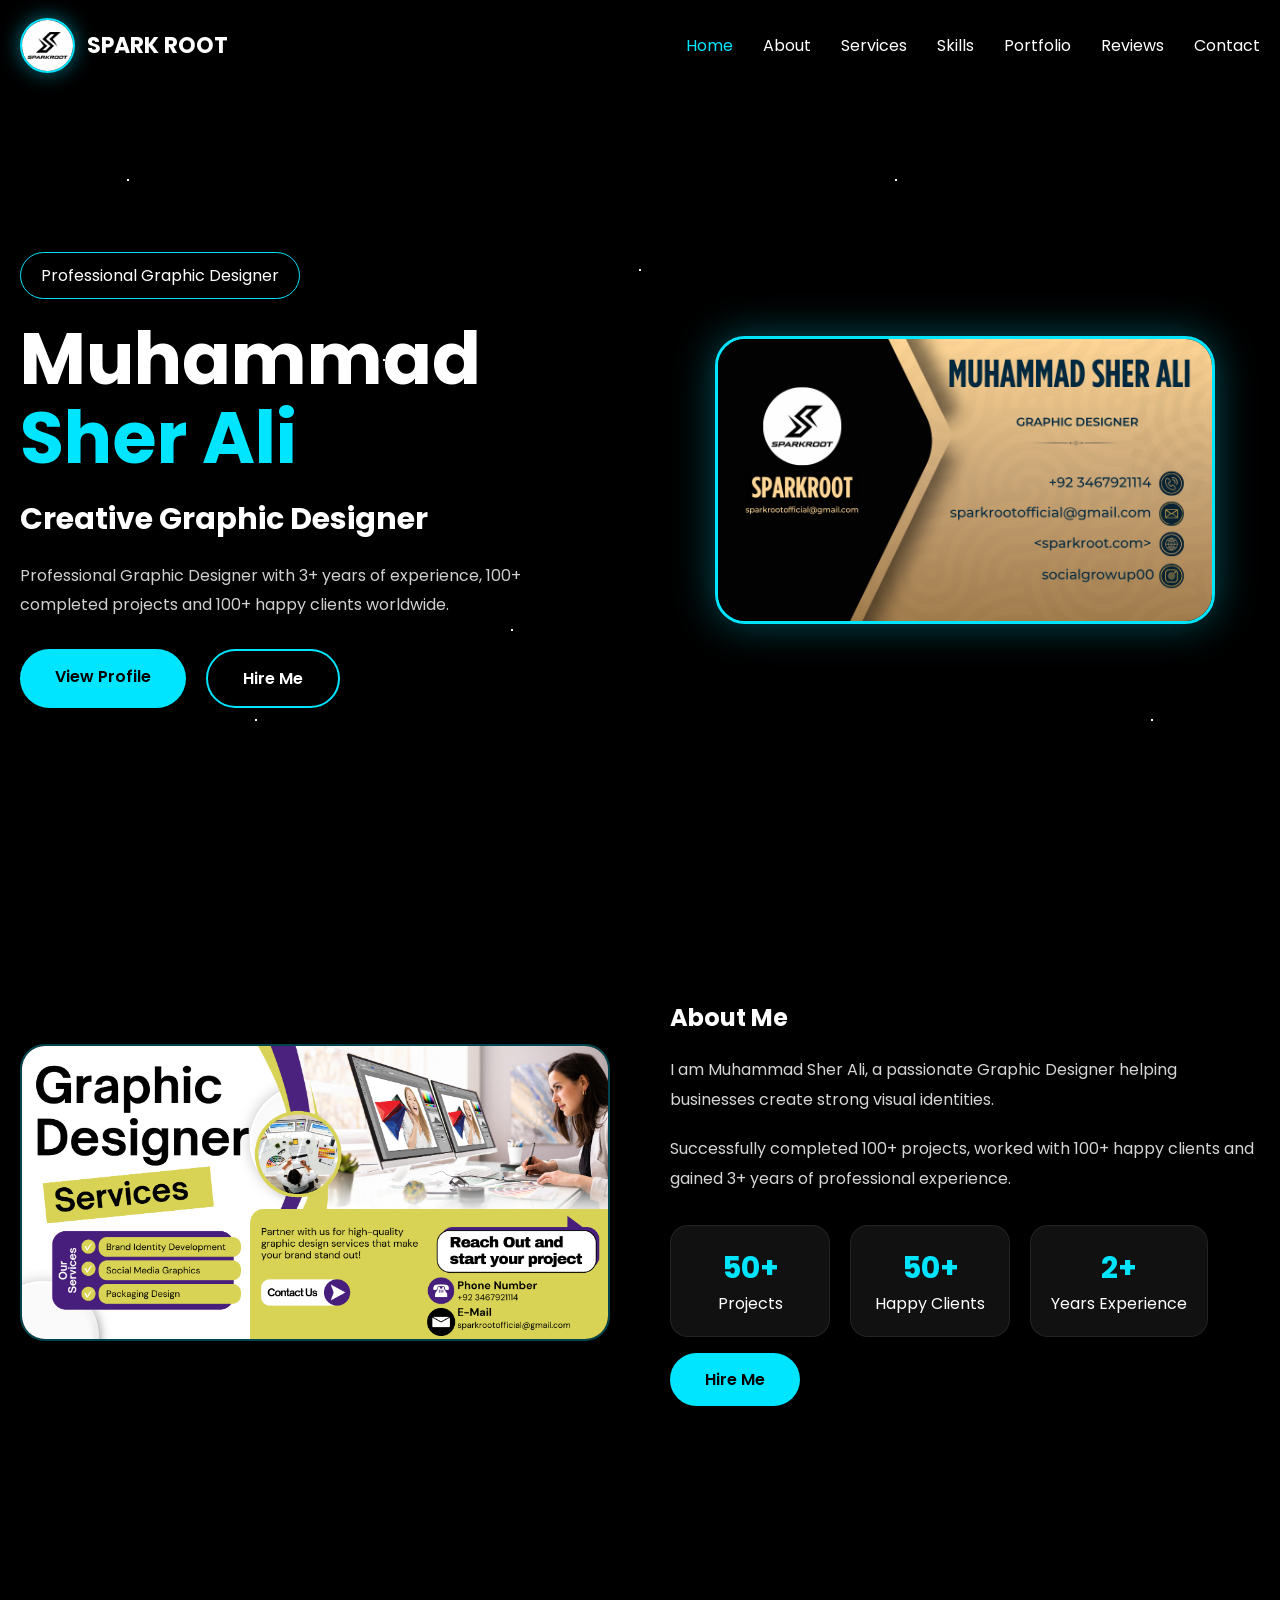
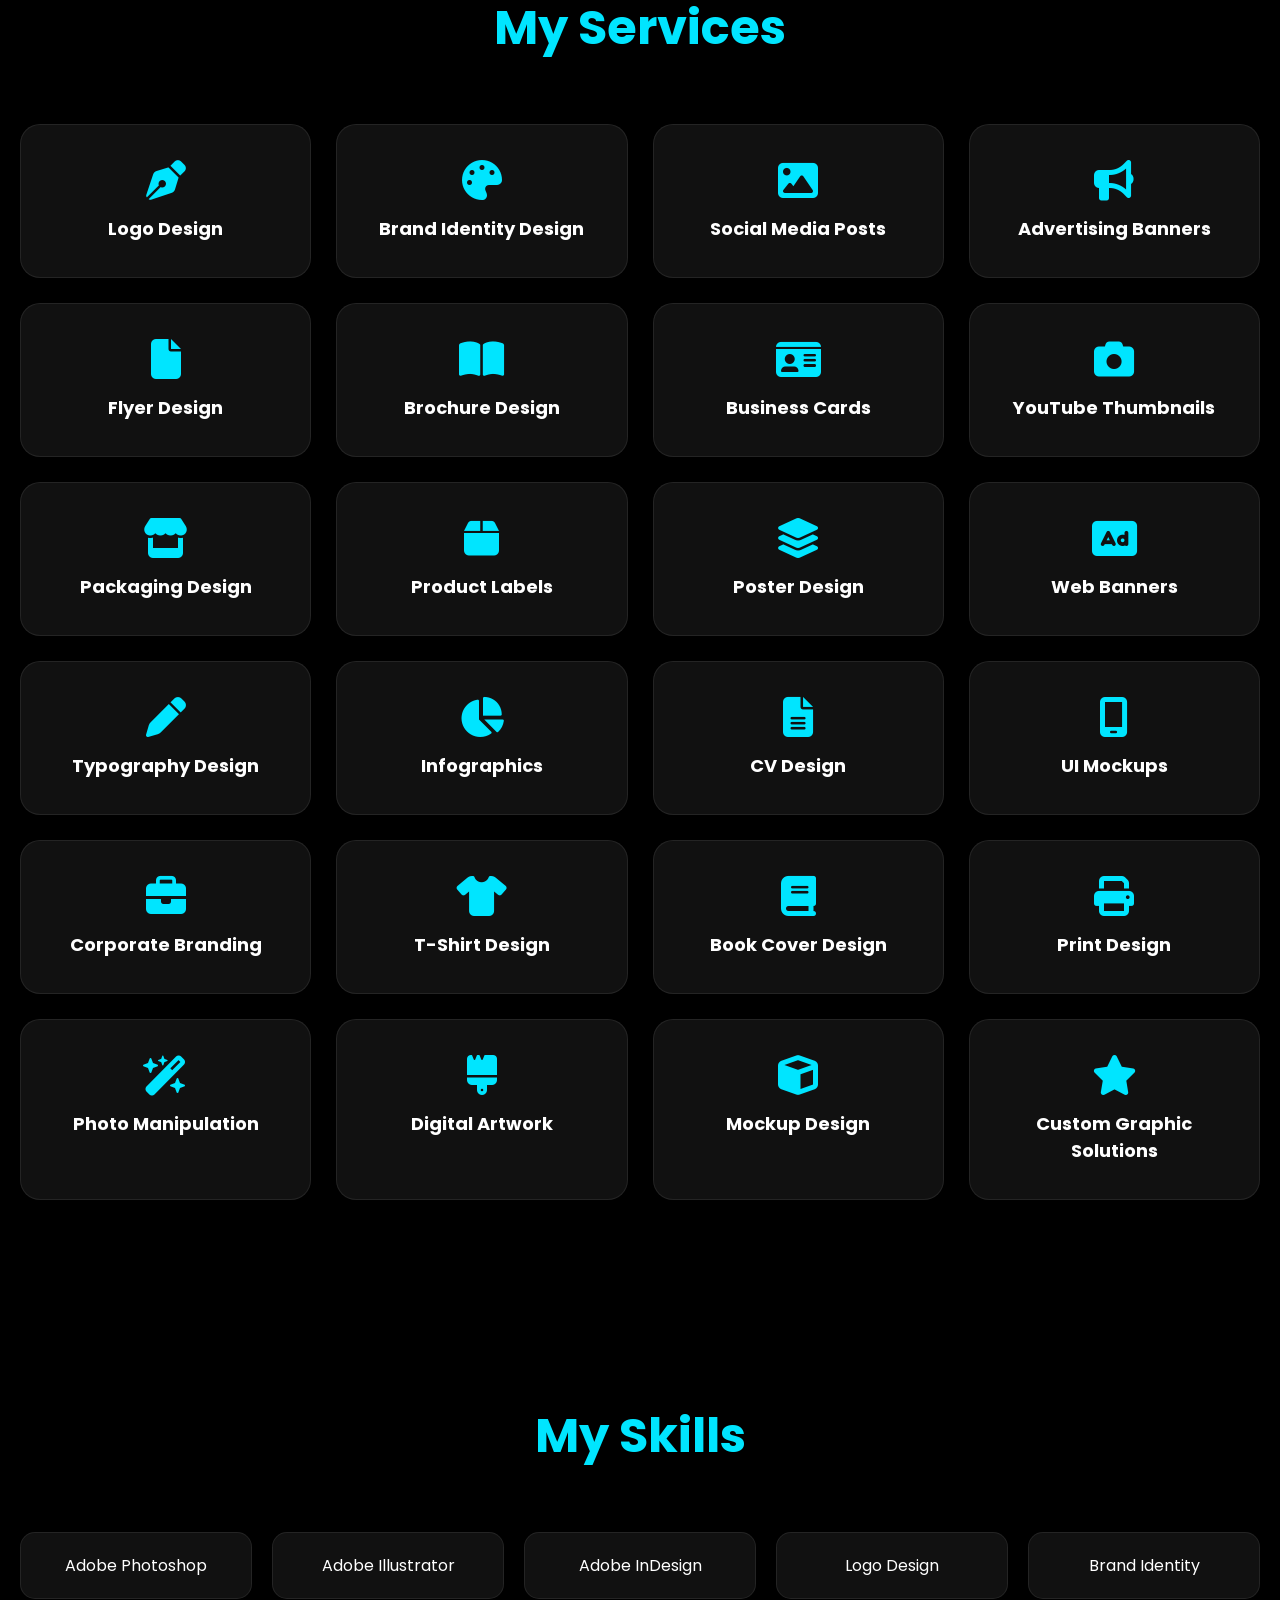
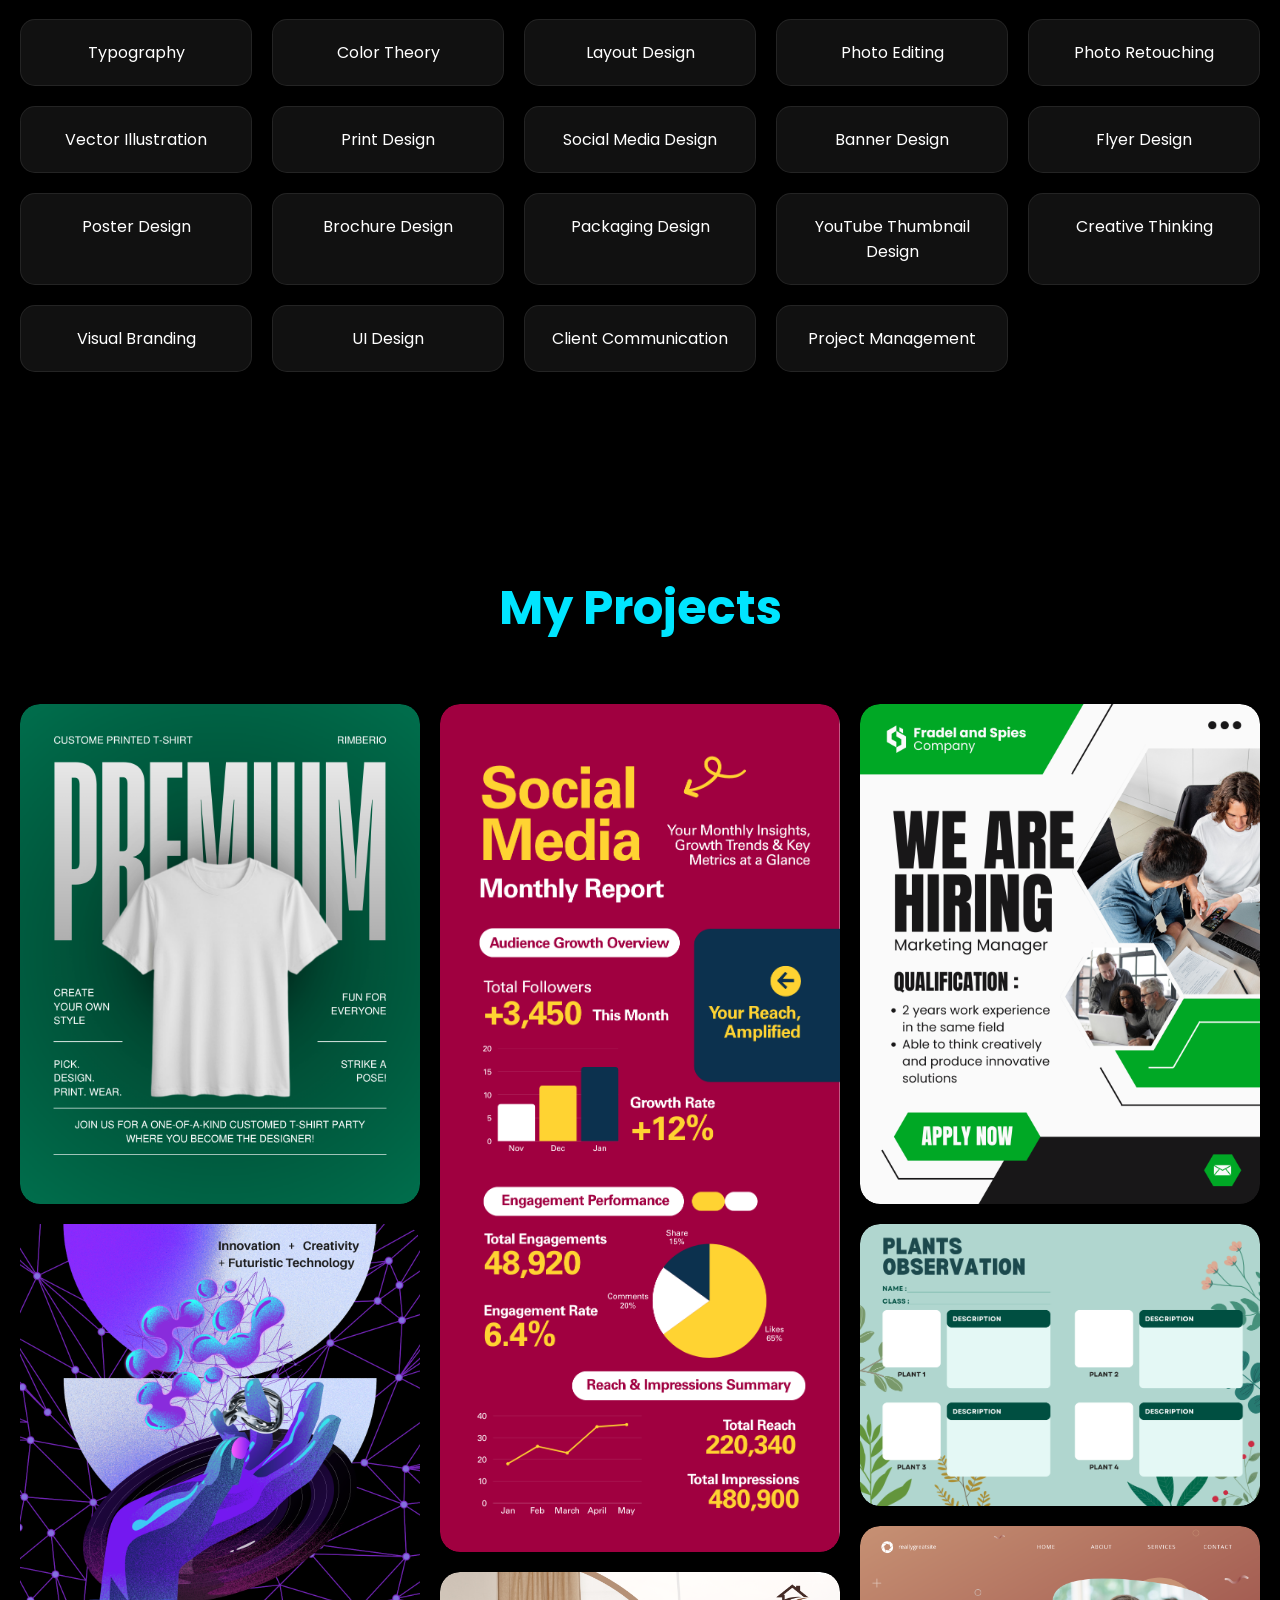
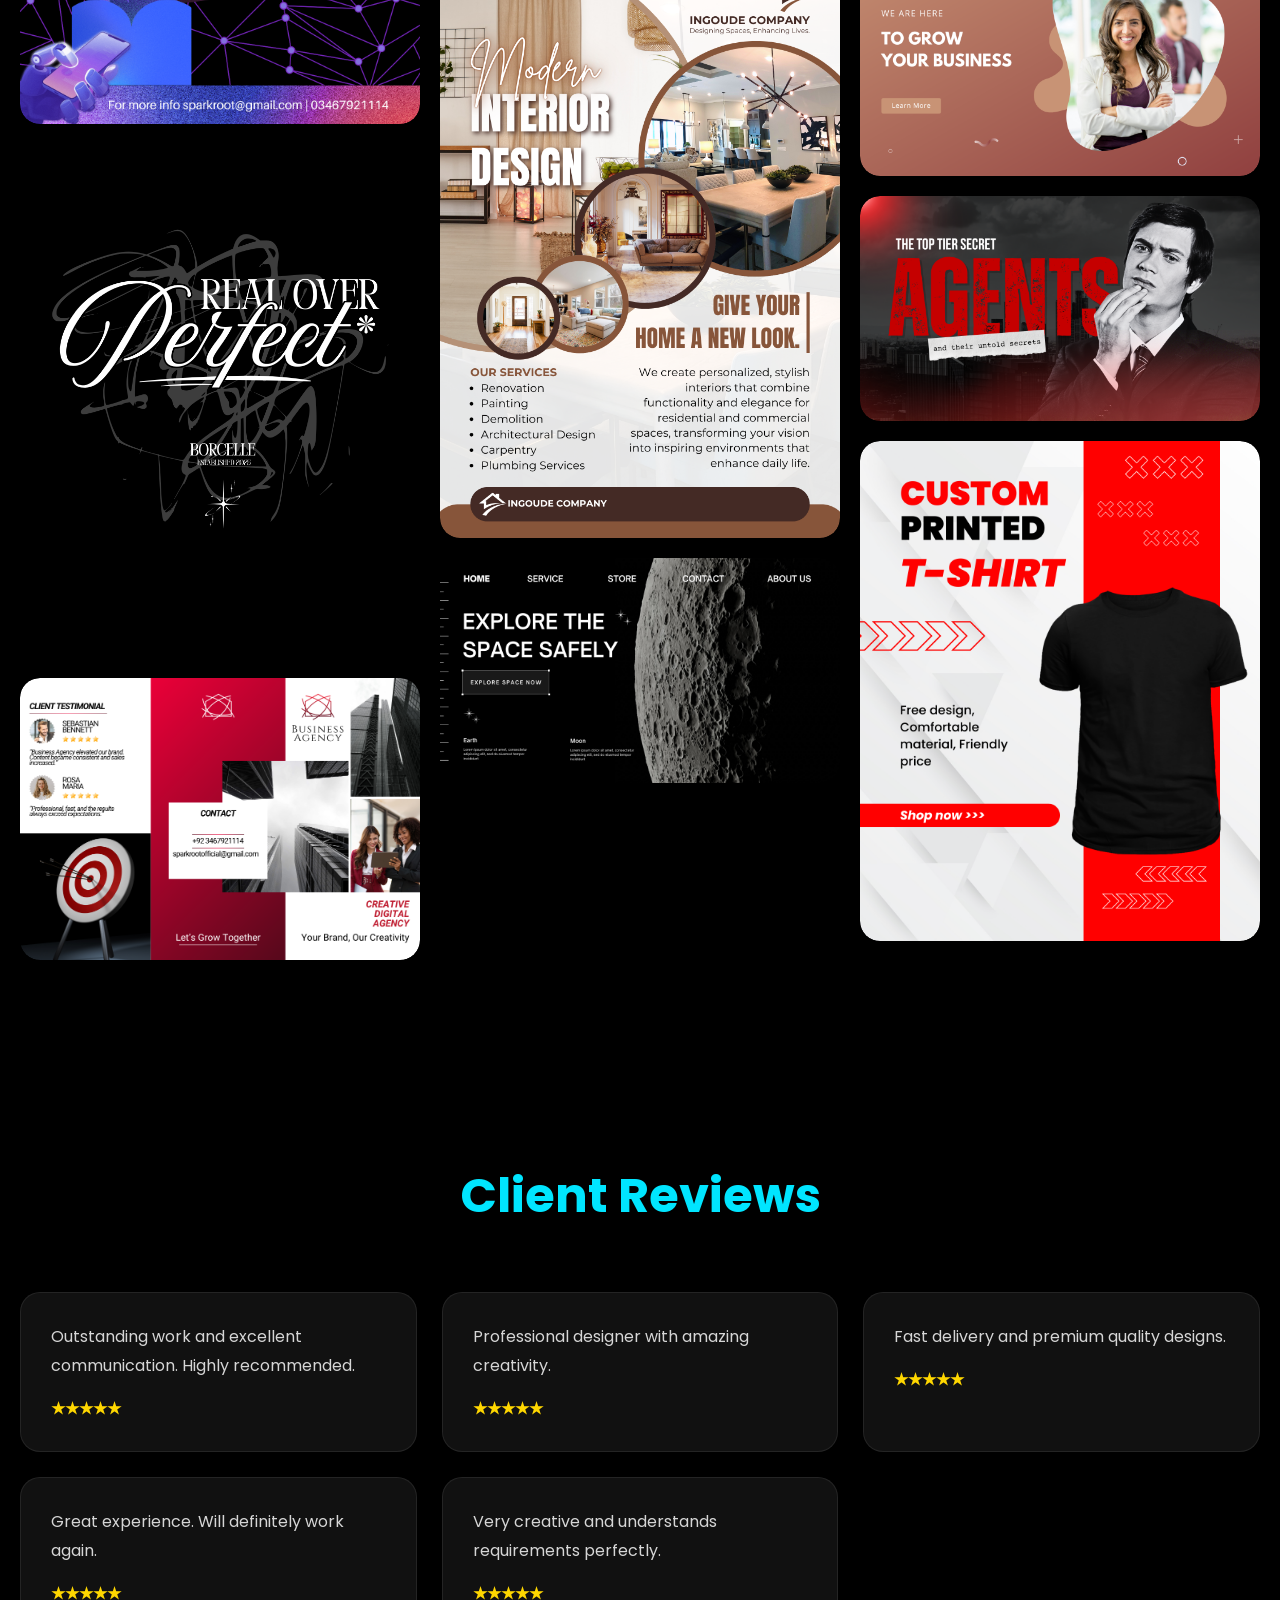
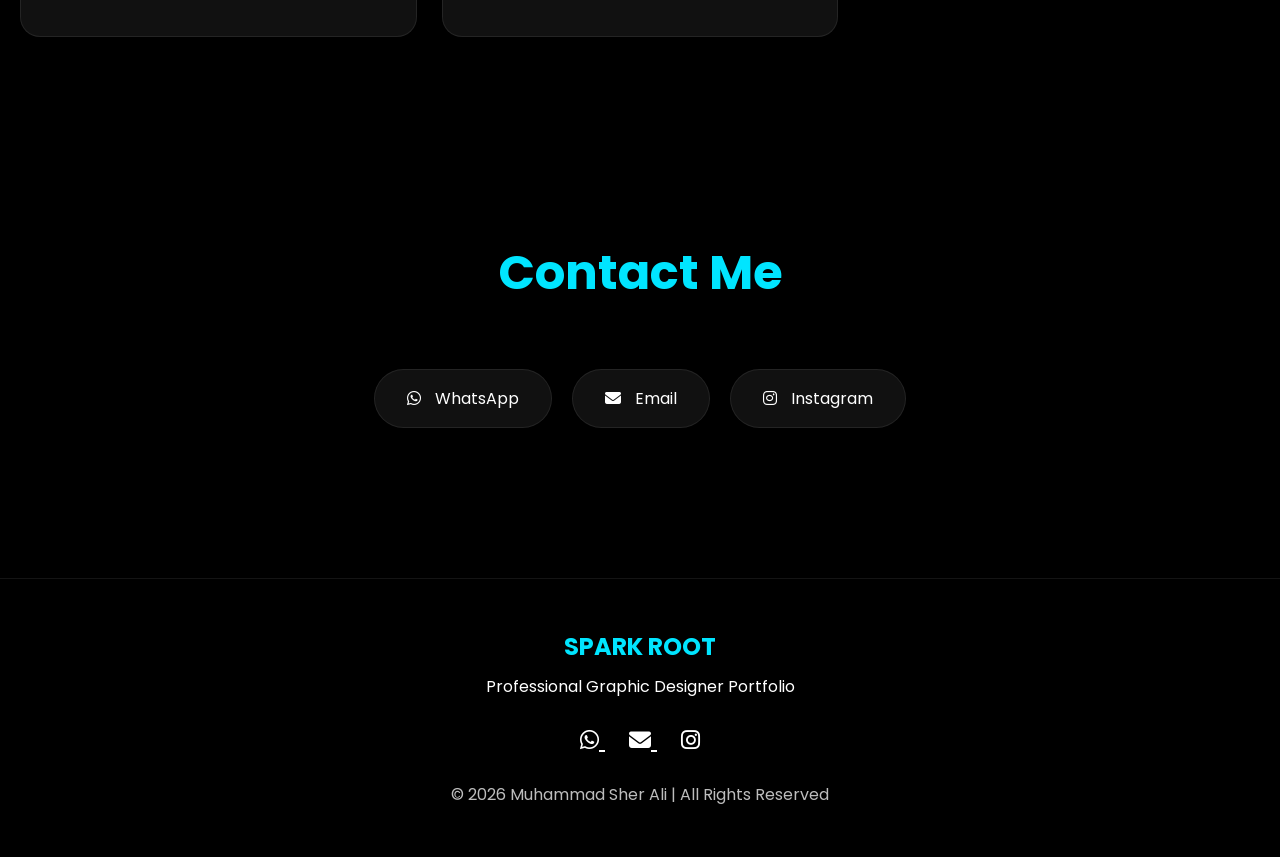
==== index.html @ 846d843a "Rename indux.html to index.html" ====
<!DOCTYPE html>
<html lang="en">
<head>
    <meta charset="UTF-8">
    <meta name="viewport" content="width=device-width, initial-scale=1.0">
    <title>Muhammad Sher Ali | Graphic Designer</title>

    <link rel="stylesheet" href="style.css">

    <link rel="stylesheet"
    href="https://cdnjs.cloudflare.com/ajax/libs/font-awesome/6.5.2/css/all.min.css">

    <link href="https://fonts.googleapis.com/css2?family=Poppins:wght@300;400;500;600;700;800&display=swap"
    rel="stylesheet">
</head>

<body>

<!-- Galaxy Background -->
<div class="stars"></div>

<!-- Navbar -->
<header>
    <nav class="navbar">

        <div class="logo-area">
            <img src="WhatsApp Image 2026-06-04 at 4.24.36 AM.jpeg" alt="Spark Root Logo" class="logo">
            <h2>SPARK ROOT</h2>
        </div>

        <ul class="nav-links">
            <li><a href="#home">Home</a></li>
            <li><a href="#about">About</a></li>
            <li><a href="#services">Services</a></li>
            <li><a href="#skills">Skills</a></li>
            <li><a href="#portfolio">Portfolio</a></li>
            <li><a href="#reviews">Reviews</a></li>
            <li><a href="#contact">Contact</a></li>
        </ul>

        <div class="menu-btn">
            <i class="fas fa-bars"></i>
        </div>

    </nav>
</header>

<!-- Hero Section -->

<section class="hero" id="home">

    <div class="hero-content">

        <span class="tag">
            Professional Graphic Designer
        </span>

        <h1>
            Muhammad <span>Sher Ali</span>
        </h1>

        <h3 class="typing-text">
            Creative Graphic Designer
        </h3>

        <p>
            Professional Graphic Designer with 3+ years of experience,
            100+ completed projects and 100+ happy clients worldwide.
        </p>

        <div class="hero-buttons">

            <a href="#about" class="btn">
                View Profile
            </a>

            <a href="https://wa.me/923467921114"
               class="btn btn2"
               target="_blank">
                Hire Me
            </a>

        </div>

    </div>

    <div class="hero-image mouse-follow">

        <img src="card sparkroot.png"
        alt="Muhammad Sher Ali">

    </div>

</section>

<!-- About Section -->

<section class="about section" id="about">

    <div class="about-image mouse-follow">

        <img src="banner 2.png"
        alt="About Me">

    </div>

    <div class="about-content">

        <h2>About Me</h2>

        <p>
            I am Muhammad Sher Ali, a passionate Graphic Designer
            helping businesses create strong visual identities.
        </p>

        <p>
            Successfully completed 100+ projects,
            worked with 100+ happy clients and gained
            3+ years of professional experience.
        </p>

        <div class="stats">

            <div class="stat-box">
                <h3>100+</h3>
                <span>Projects</span>
            </div>

            <div class="stat-box">
                <h3>100+</h3>
                <span>Happy Clients</span>
            </div>

            <div class="stat-box">
                <h3>3+</h3>
                <span>Years Experience</span>
            </div>

        </div>

        <a href="https://wa.me/923467921114"
           class="btn"
           target="_blank">
            Hire Me
        </a>

    </div>

</section><!-- Services Section -->

<section class="services section" id="services">

    <h2 class="section-title">
        My Services
    </h2>

    <div class="services-grid">

        <div class="service-card"><i class="fas fa-pen-nib"></i><h3>Logo Design</h3></div>

        <div class="service-card"><i class="fas fa-palette"></i><h3>Brand Identity Design</h3></div>

        <div class="service-card"><i class="fas fa-image"></i><h3>Social Media Posts</h3></div>

        <div class="service-card"><i class="fas fa-bullhorn"></i><h3>Advertising Banners</h3></div>

        <div class="service-card"><i class="fas fa-file"></i><h3>Flyer Design</h3></div>

        <div class="service-card"><i class="fas fa-book-open"></i><h3>Brochure Design</h3></div>

        <div class="service-card"><i class="fas fa-id-card"></i><h3>Business Cards</h3></div>

        <div class="service-card"><i class="fas fa-camera"></i><h3>YouTube Thumbnails</h3></div>

        <div class="service-card"><i class="fas fa-store"></i><h3>Packaging Design</h3></div>

        <div class="service-card"><i class="fas fa-box"></i><h3>Product Labels</h3></div>

        <div class="service-card"><i class="fas fa-layer-group"></i><h3>Poster Design</h3></div>

        <div class="service-card"><i class="fas fa-rectangle-ad"></i><h3>Web Banners</h3></div>

        <div class="service-card"><i class="fas fa-pen"></i><h3>Typography Design</h3></div>

        <div class="service-card"><i class="fas fa-chart-pie"></i><h3>Infographics</h3></div>

        <div class="service-card"><i class="fas fa-file-lines"></i><h3>CV Design</h3></div>

        <div class="service-card"><i class="fas fa-mobile-screen"></i><h3>UI Mockups</h3></div>

        <div class="service-card"><i class="fas fa-briefcase"></i><h3>Corporate Branding</h3></div>

        <div class="service-card"><i class="fas fa-tshirt"></i><h3>T-Shirt Design</h3></div>

        <div class="service-card"><i class="fas fa-book"></i><h3>Book Cover Design</h3></div>

        <div class="service-card"><i class="fas fa-print"></i><h3>Print Design</h3></div>

        <div class="service-card"><i class="fas fa-wand-magic-sparkles"></i><h3>Photo Manipulation</h3></div>

        <div class="service-card"><i class="fas fa-brush"></i><h3>Digital Artwork</h3></div>

        <div class="service-card"><i class="fas fa-cube"></i><h3>Mockup Design</h3></div>

        <div class="service-card"><i class="fas fa-star"></i><h3>Custom Graphic Solutions</h3></div>

    </div>

</section>

<!-- Skills Section -->

<section class="skills section" id="skills">

    <h2 class="section-title">
        My Skills
    </h2>

    <div class="skills-grid">

        <div class="skill-card">Adobe Photoshop</div>
        <div class="skill-card">Adobe Illustrator</div>
        <div class="skill-card">Adobe InDesign</div>
        <div class="skill-card">Logo Design</div>
        <div class="skill-card">Brand Identity</div>
        <div class="skill-card">Typography</div>
        <div class="skill-card">Color Theory</div>
        <div class="skill-card">Layout Design</div>
        <div class="skill-card">Photo Editing</div>
        <div class="skill-card">Photo Retouching</div>
        <div class="skill-card">Vector Illustration</div>
        <div class="skill-card">Print Design</div>
        <div class="skill-card">Social Media Design</div>
        <div class="skill-card">Banner Design</div>
        <div class="skill-card">Flyer Design</div>
        <div class="skill-card">Poster Design</div>
        <div class="skill-card">Brochure Design</div>
        <div class="skill-card">Packaging Design</div>
        <div class="skill-card">YouTube Thumbnail Design</div>
        <div class="skill-card">Creative Thinking</div>
        <div class="skill-card">Visual Branding</div>
        <div class="skill-card">UI Design</div>
        <div class="skill-card">Client Communication</div>
        <div class="skill-card">Project Management</div>

    </div>

</section><!-- Portfolio Section -->

<section class="portfolio section" id="portfolio">

    <h2 class="section-title">
        My Projects
    </h2>

    <div class="portfolio-grid">

        <div class="portfolio-item">
            <img src="13.png" alt="Project 1">
        </div>

        <div class="portfolio-item">
            <img src="1.png" alt="Project 2">
        </div>

        <div class="portfolio-item">
            <img src="2.png" alt="Project 3">
        </div>

        <div class="portfolio-item">
            <img src="3.png" alt="Project 4">
        </div>

        <div class="portfolio-item">
            <img src="4.png" alt="Project 5">
        </div>

        <div class="portfolio-item">
            <img src="5.png" alt="Project 6">
        </div>

        <div class="portfolio-item">
            <img src="6.png" alt="Project 7">
        </div>

        <div class="portfolio-item">
            <img src="7.png" alt="Project 8">
        </div>

        <div class="portfolio-item">
            <img src="8.png" alt="Project 9">
        </div>

        <div class="portfolio-item">
            <img src="9.png" alt="Project 10">
        </div>

        <div class="portfolio-item">
            <img src="10.png" alt="Project 11">
        </div>

        <div class="portfolio-item">
            <img src="12.png" alt="Project 12">
        </div>

    </div>

</section>

<!-- Client Reviews -->

<section class="reviews section" id="reviews">

    <h2 class="section-title">
        Client Reviews
    </h2>

    <div class="reviews-container">

        <div class="review-card">
            <p>
                Outstanding work and excellent communication.
                Highly recommended.
            </p>
            <h4>★★★★★</h4>
        </div>

        <div class="review-card">
            <p>
                Professional designer with amazing creativity.
            </p>
            <h4>★★★★★</h4>
        </div>

        <div class="review-card">
            <p>
                Fast delivery and premium quality designs.
            </p>
            <h4>★★★★★</h4>
        </div>

        <div class="review-card">
            <p>
                Great experience. Will definitely work again.
            </p>
            <h4>★★★★★</h4>
        </div>

        <div class="review-card">
            <p>
                Very creative and understands requirements perfectly.
            </p>
            <h4>★★★★★</h4>
        </div>

    </div>

</section>

<!-- Contact Section -->

<section class="contact section" id="contact">

    <h2 class="section-title">
        Contact Me
    </h2>

    <div class="contact-buttons">

        <a href="https://wa.me/923467921114"
           target="_blank"
           class="contact-btn">

            <i class="fab fa-whatsapp"></i>
            WhatsApp

        </a>

        <a href="mailto:sparkrootofficial@gmail.com"
           class="contact-btn">

            <i class="fas fa-envelope"></i>
            Email

        </a>

        <a href="https://instagram.com/socialgrowup00"
           target="_blank"
           class="contact-btn">

            <i class="fab fa-instagram"></i>
            Instagram

        </a>

    </div>

</section>

<!-- Footer -->

<footer>

    <div class="footer-content">

        <h2>SPARK ROOT</h2>

        <p>
            Professional Graphic Designer Portfolio
        </p>

        <div class="footer-social">

            <a href="https://wa.me/923467921114">
                <i class="fab fa-whatsapp"></i>
            </a>

            <a href="mailto:sparkrootofficial@gmail.com">
                <i class="fas fa-envelope"></i>
            </a>

            <a href="https://instagram.com/socialgrowup00">
                <i class="fab fa-instagram"></i>
            </a>

        </div>

        <p class="copyright">
            © 2026 Muhammad Sher Ali | All Rights Reserved
        </p>

    </div>

</footer>

<script src="script.js"></script>

</body>
</html>
---- style.css ----
/* ===================================
   GLOBAL SETTINGS
=================================== */

@import url('https://fonts.googleapis.com/css2?family=Poppins:wght@300;400;500;600;700;800&display=swap');

*{
    margin:0;
    padding:0;
    box-sizing:border-box;
    font-family:'Poppins',sans-serif;
    scroll-behavior:smooth;
}

body{
    background:#000;
    color:#fff;
    overflow-x:hidden;
    position:relative;
}

/* ===================================
   GALAXY BACKGROUND
=================================== */

.stars{
    position:fixed;
    top:0;
    left:0;
    width:100%;
    height:100%;
    z-index:-1;
    pointer-events:none;
    background:transparent;
}

.stars::before,
.stars::after{
    content:"";
    position:absolute;
    width:100%;
    height:100%;
    background-image:
    radial-gradient(circle at 10% 20%, white 1px, transparent 1px),
    radial-gradient(circle at 20% 80%, white 1px, transparent 1px),
    radial-gradient(circle at 30% 40%, white 1px, transparent 1px),
    radial-gradient(circle at 40% 70%, white 1px, transparent 1px),
    radial-gradient(circle at 50% 30%, white 1px, transparent 1px),
    radial-gradient(circle at 60% 60%, white 1px, transparent 1px),
    radial-gradient(circle at 70% 20%, white 1px, transparent 1px),
    radial-gradient(circle at 80% 50%, white 1px, transparent 1px),
    radial-gradient(circle at 90% 80%, white 1px, transparent 1px);
    animation:twinkle 4s infinite alternate;
}

.stars::after{
    animation-duration:7s;
    opacity:.7;
}

@keyframes twinkle{
    0%{
        opacity:.3;
    }
    100%{
        opacity:1;
    }
}

/* ===================================
   NAVBAR
=================================== */

header{
    position:fixed;
    top:0;
    left:0;
    width:100%;
    z-index:1000;
    background:rgba(0,0,0,.75);
    backdrop-filter:blur(12px);
}

.navbar{
    max-width:1300px;
    margin:auto;
    padding:18px 20px;
    display:flex;
    justify-content:space-between;
    align-items:center;
}

.logo-area{
    display:flex;
    align-items:center;
    gap:12px;
}

.logo{
    width:55px;
    height:55px;
    border-radius:50%;
    object-fit:cover;
    border:2px solid #00e5ff;
    box-shadow:0 0 20px rgba(0,229,255,.5);
}

.logo-area h2{
    color:#fff;
    font-size:22px;
}

.nav-links{
    display:flex;
    list-style:none;
    gap:30px;
}

.nav-links a{
    text-decoration:none;
    color:#fff;
    transition:.3s;
}

.nav-links a:hover{
    color:#00e5ff;
}

.menu-btn{
    display:none;
    font-size:25px;
    cursor:pointer;
}

/* ===================================
   HERO SECTION
=================================== */

.hero{
    min-height:100vh;
    max-width:1300px;
    margin:auto;
    padding:120px 20px 60px;
    display:flex;
    align-items:center;
    justify-content:space-between;
    gap:60px;
}

.hero-content{
    flex:1;
}

.tag{
    display:inline-block;
    border:1px solid #00e5ff;
    padding:10px 20px;
    border-radius:50px;
    margin-bottom:20px;
}

.hero-content h1{
    font-size:72px;
    line-height:1.1;
}

.hero-content h1 span{
    color:#00e5ff;
}

.hero-content h3{
    margin:20px 0;
    font-size:30px;
}

.hero-content p{
    color:#d0d0d0;
    line-height:1.8;
    max-width:650px;
}

.hero-buttons{
    margin-top:30px;
    display:flex;
    gap:20px;
}

.btn{
    padding:15px 35px;
    text-decoration:none;
    border-radius:50px;
    background:#00e5ff;
    color:#000;
    font-weight:600;
    transition:.4s;
}

.btn:hover{
    transform:translateY(-6px);
    box-shadow:0 0 25px #00e5ff;
}

.btn2{
    background:transparent;
    color:#fff;
    border:2px solid #00e5ff;
}

.hero-image{
    flex:1;
    display:flex;
    justify-content:center;
    align-items:center;
}

.hero-image img{
    width:100%;
    max-width:500px;
    border-radius:30px;
    border:3px solid #00e5ff;
    box-shadow:0 0 40px rgba(0,229,255,.35);
    transition:transform .15s ease;
}

/* ===================================
   ABOUT SECTION
=================================== */

.section{
    max-width:1300px;
    margin:auto;
    padding:100px 20px;
}

.section-title{
    text-align:center;
    font-size:48px;
    margin-bottom:60px;
    color:#00e5ff;
}

.about{
    display:grid;
    grid-template-columns:1fr 1fr;
    gap:60px;
    align-items:center;
}

.about-image img{
    width:100%;
    border-radius:25px;
    border:2px solid rgba(0,229,255,.3);
    transition:transform .15s ease;
}

.about-content h2{
    margin-bottom:20px;
}

.about-content p{
    color:#d5d5d5;
    line-height:1.9;
    margin-bottom:18px;
}

.stats{
    display:flex;
    flex-wrap:wrap;
    gap:20px;
    margin:30px 0;
}

.stat-box{
    background:#111;
    padding:20px;
    border-radius:18px;
    min-width:160px;
    text-align:center;
    border:1px solid rgba(255,255,255,.08);
}

.stat-box h3{
    color:#00e5ff;
    font-size:30px;
}/* ===================================
   SERVICES SECTION
=================================== */

.services-grid{
    display:grid;
    grid-template-columns:repeat(auto-fit,minmax(250px,1fr));
    gap:25px;
}

.service-card{
    background:#111;
    padding:35px 25px;
    border-radius:20px;
    text-align:center;
    transition:.4s ease;
    border:1px solid rgba(255,255,255,.08);
}

.service-card:hover{
    transform:translateY(-10px);
    box-shadow:0 0 30px rgba(0,229,255,.25);
    border-color:#00e5ff;
}

.service-card i{
    font-size:40px;
    color:#00e5ff;
    margin-bottom:15px;
}

.service-card h3{
    font-size:18px;
}

/* ===================================
   SKILLS SECTION
=================================== */

.skills-grid{
    display:grid;
    grid-template-columns:repeat(auto-fit,minmax(220px,1fr));
    gap:20px;
}

.skill-card{
    background:#111;
    padding:20px;
    text-align:center;
    border-radius:15px;
    transition:.3s;
    border:1px solid rgba(255,255,255,.08);
}

.skill-card:hover{
    transform:scale(1.05);
    box-shadow:0 0 20px rgba(0,229,255,.3);
}

/* ===================================
   PORTFOLIO SECTION
=================================== */

.portfolio-grid{
    columns:3 300px;
    column-gap:20px;
}

.portfolio-item{
    margin-bottom:20px;
    break-inside:avoid;
    overflow:hidden;
    border-radius:20px;
}

.portfolio-item img{
    width:100%;
    height:auto;
    display:block;
    border-radius:20px;
    transition:.4s ease;
}

.portfolio-item:hover img{
    transform:scale(1.04);
}

/* ===================================
   REVIEWS SECTION
=================================== */

.reviews-container{
    display:grid;
    grid-template-columns:repeat(auto-fit,minmax(300px,1fr));
    gap:25px;
}

.review-card{
    background:#111;
    padding:30px;
    border-radius:20px;
    border:1px solid rgba(255,255,255,.08);
    transition:.4s;
}

.review-card:hover{
    transform:translateY(-8px);
    box-shadow:0 0 25px rgba(0,229,255,.25);
}

.review-card p{
    line-height:1.8;
    color:#d6d6d6;
}

.review-card h4{
    margin-top:15px;
    color:gold;
}

/* ===================================
   CONTACT SECTION
=================================== */

.contact-buttons{
    display:flex;
    justify-content:center;
    gap:20px;
    flex-wrap:wrap;
}

.contact-btn{
    text-decoration:none;
    color:#fff;
    background:#111;
    padding:16px 32px;
    border-radius:50px;
    transition:.4s;
    border:1px solid rgba(255,255,255,.08);
}

.contact-btn:hover{
    background:#00e5ff;
    color:#000;
    transform:translateY(-5px);
}

.contact-btn i{
    margin-right:10px;
}

/* ===================================
   FOOTER
=================================== */

footer{
    margin-top:50px;
    border-top:1px solid rgba(255,255,255,.08);
}

.footer-content{
    max-width:1300px;
    margin:auto;
    padding:50px 20px;
    text-align:center;
}

.footer-content h2{
    color:#00e5ff;
    margin-bottom:10px;
}

.footer-social{
    margin:25px 0;
}

.footer-social a{
    color:#fff;
    font-size:22px;
    margin:0 12px;
    transition:.3s;
}

.footer-social a:hover{
    color:#00e5ff;
}

.copyright{
    color:#bdbdbd;
}

/* ===================================
   SCROLL ANIMATION
=================================== */

.hidden{
    opacity:0;
    transform:translateY(60px);
    transition:all .8s ease;
}

.show{
    opacity:1;
    transform:translateY(0);
}

/* ===================================
   ACTIVE NAV LINK
=================================== */

.active-link{
    color:#00e5ff !important;
}

/* ===================================
   LIGHTBOX
=================================== */

#lightbox{
    position:fixed;
    inset:0;
    background:rgba(0,0,0,.95);
    display:none;
    justify-content:center;
    align-items:center;
    z-index:9999;
}

#lightbox.active{
    display:flex;
}

#lightbox img{
    max-width:90%;
    max-height:90%;
    border-radius:20px;
}

/* ===================================
   MOBILE MENU
=================================== */

.nav-links.active{
    display:flex;
    position:absolute;
    top:85px;
    right:20px;
    flex-direction:column;
    background:#111;
    padding:20px;
    border-radius:15px;
    width:220px;
}

/* ===================================
   RESPONSIVE DESIGN
=================================== */

@media(max-width:991px){

    .hero{
        flex-direction:column;
        text-align:center;
    }

    .about{
        grid-template-columns:1fr;
    }

    .hero-content h1{
        font-size:55px;
    }

    .nav-links{
        display:none;
    }

    .menu-btn{
        display:block;
    }

}

@media(max-width:768px){

    .hero-content h1{
        font-size:45px;
    }

    .hero-content h3{
        font-size:24px;
    }

    .section-title{
        font-size:38px;
    }

    .portfolio-grid{
        columns:1;
    }

}

@media(max-width:480px){

    .hero{
        padding-top:110px;
    }

    .hero-buttons{
        flex-direction:column;
    }

    .btn{
        width:100%;
        text-align:center;
    }

    .contact-btn{
        width:100%;
        text-align:center;
    }

    .hero-content h1{
        font-size:36px;
    }

}

/* ===================================
   FLOATING ANIMATION
=================================== */

@keyframes floating{

    0%{
        transform:translateY(0px);
    }

    50%{
        transform:translateY(-10px);
    }

    100%{
        transform:translateY(0px);
    }

}

.hero-image img,
.about-image img{
    animation:floating 5s ease-in-out infinite;
}
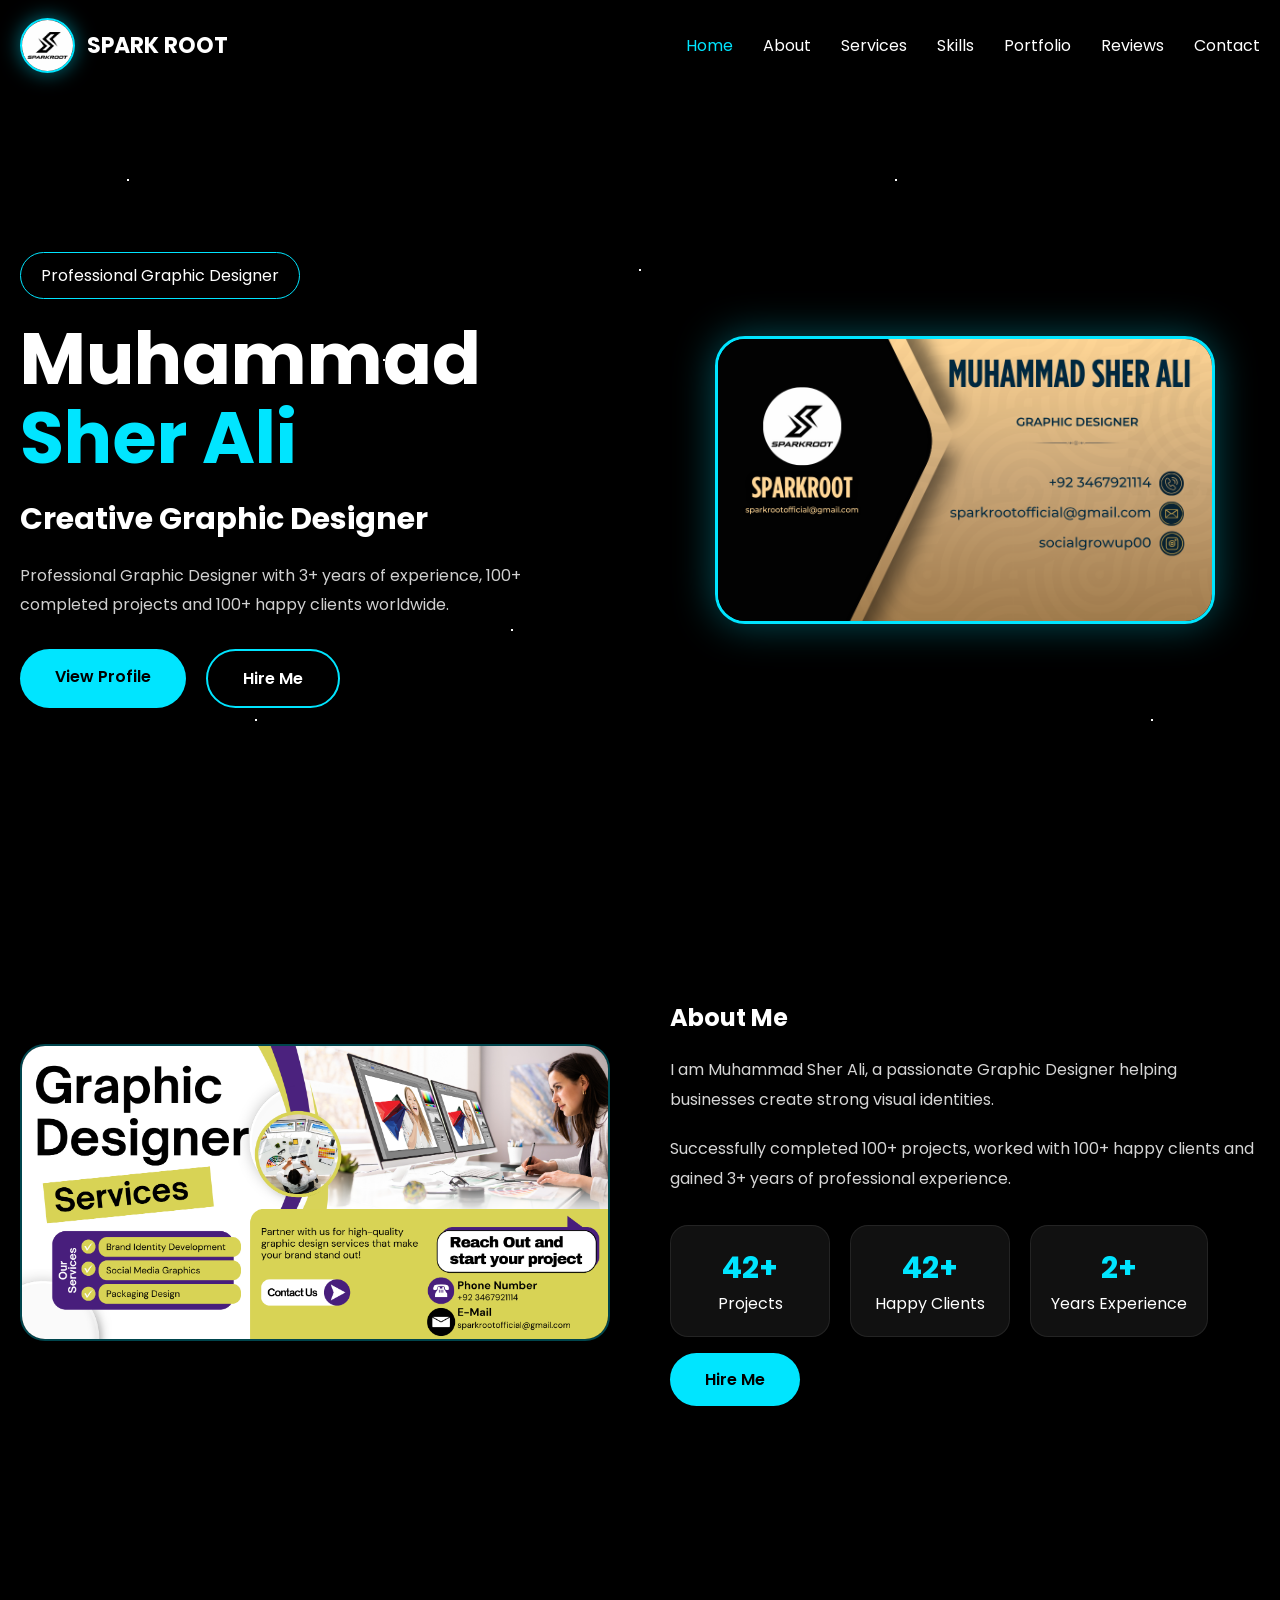
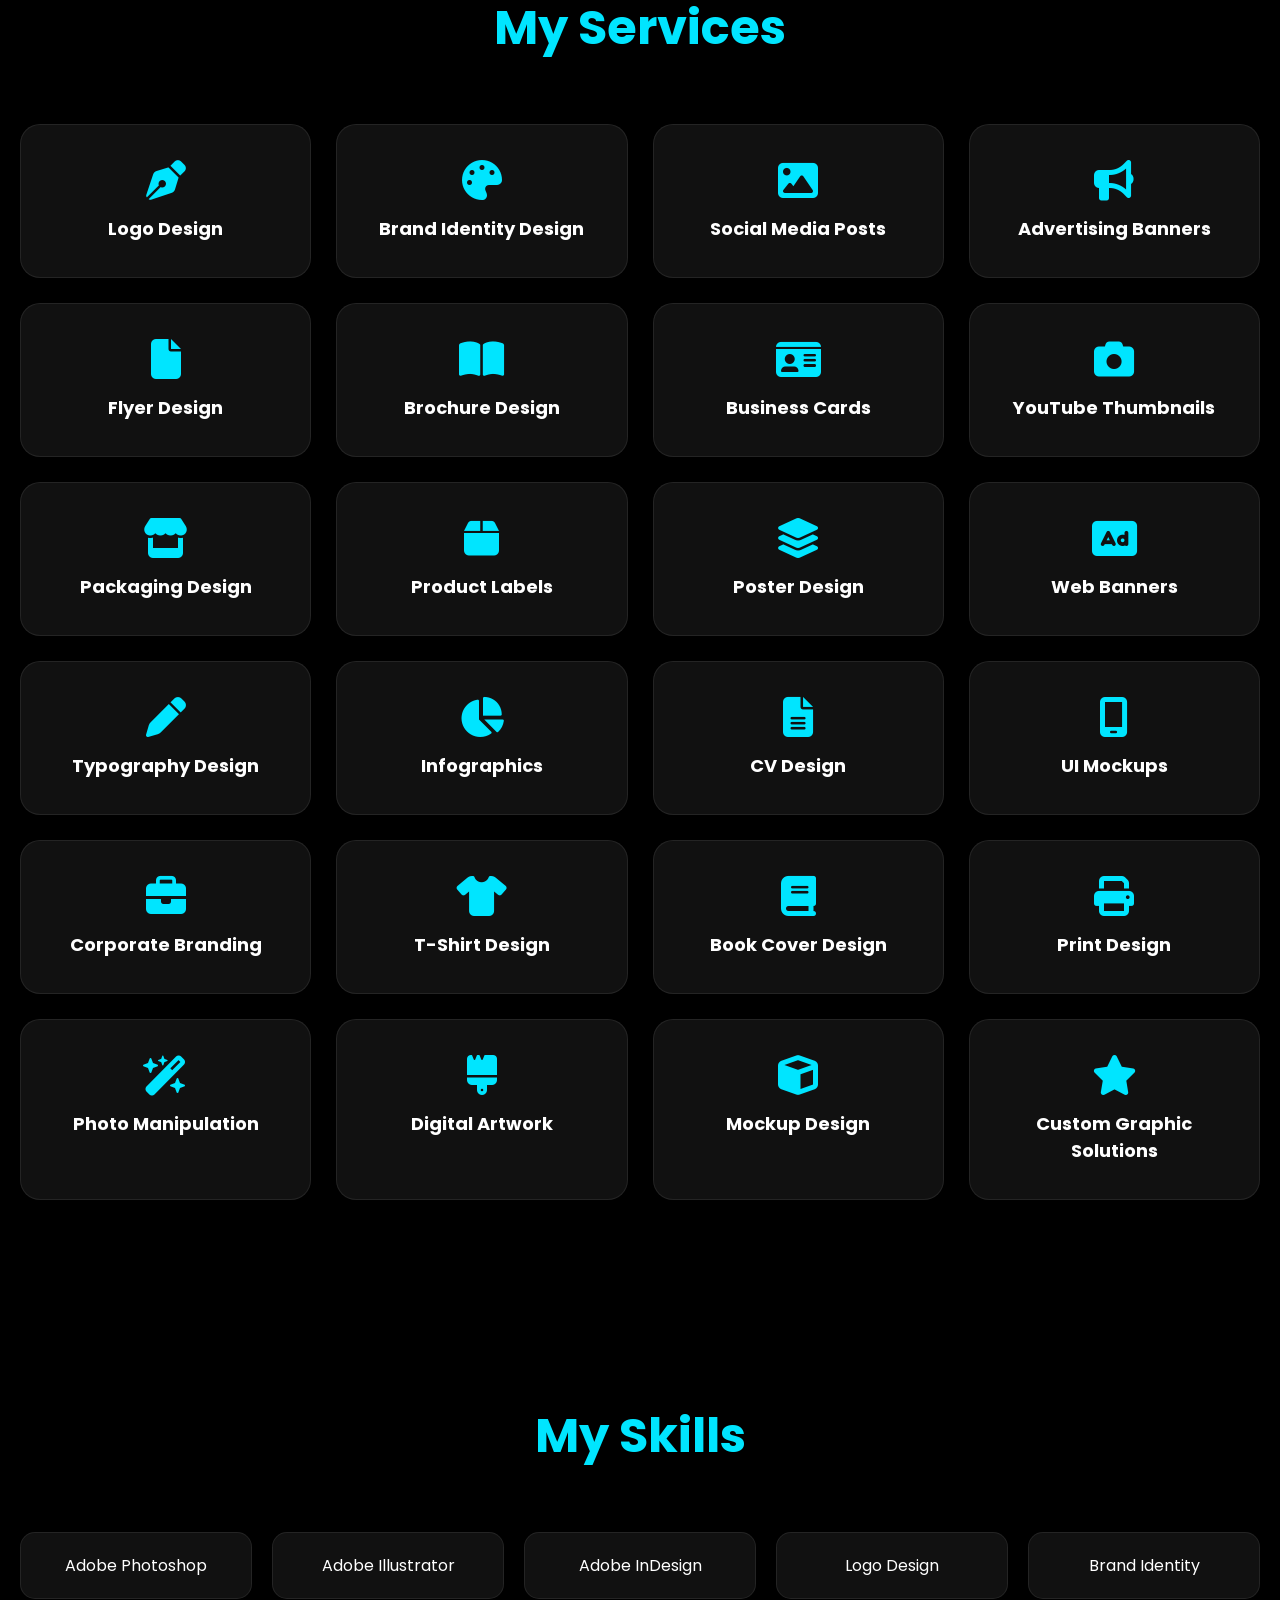
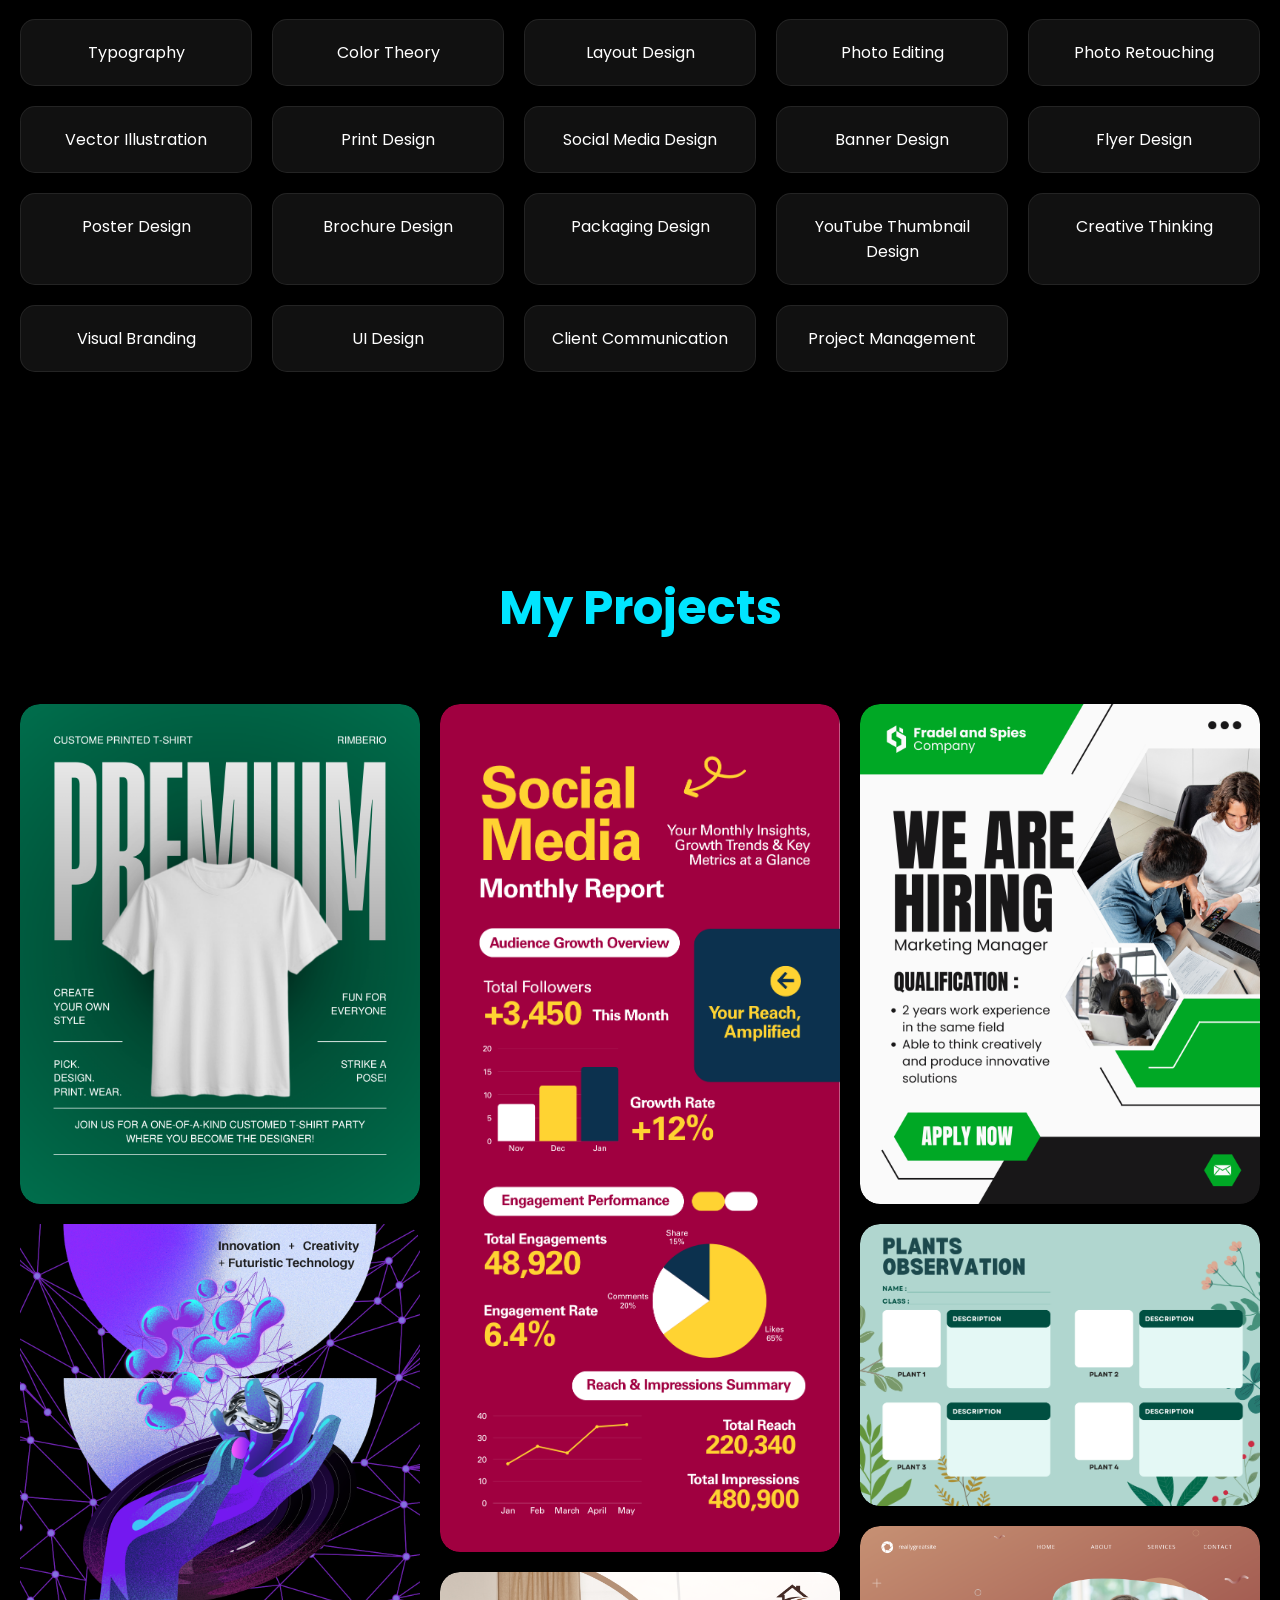
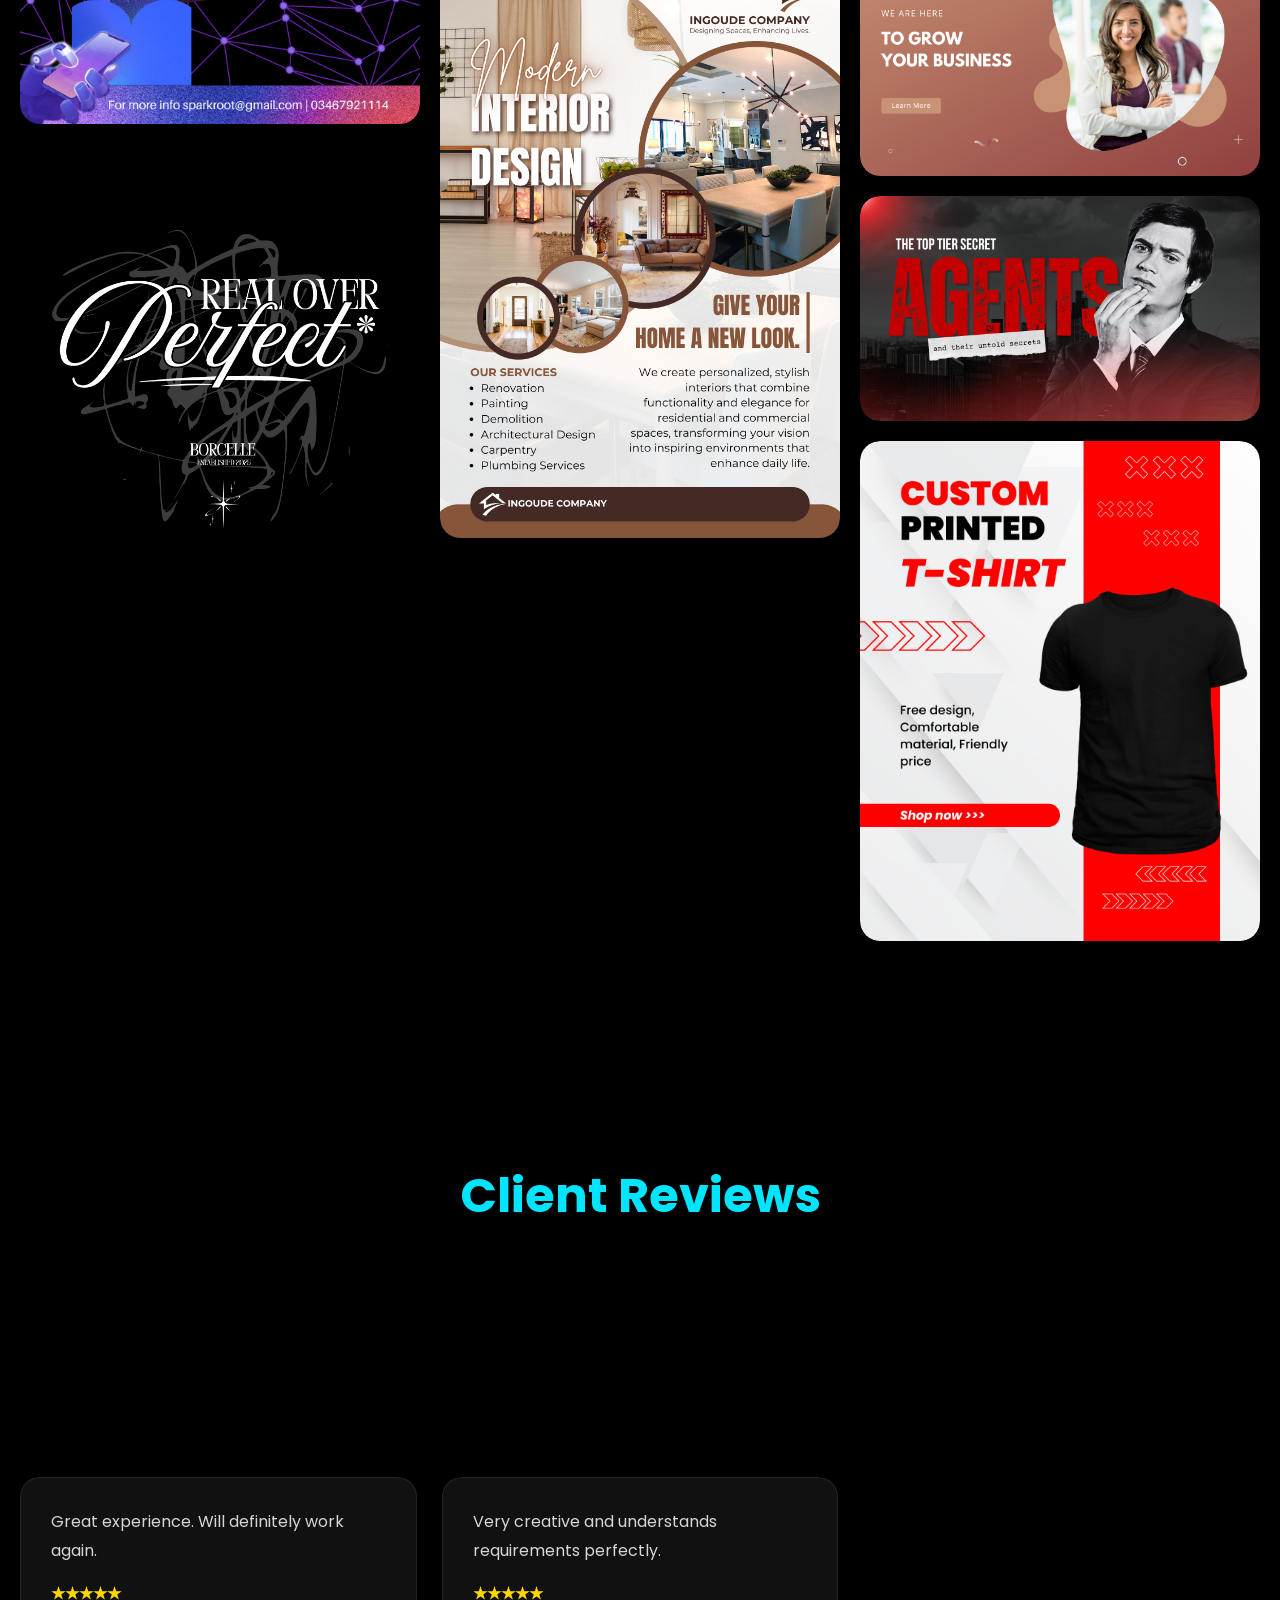
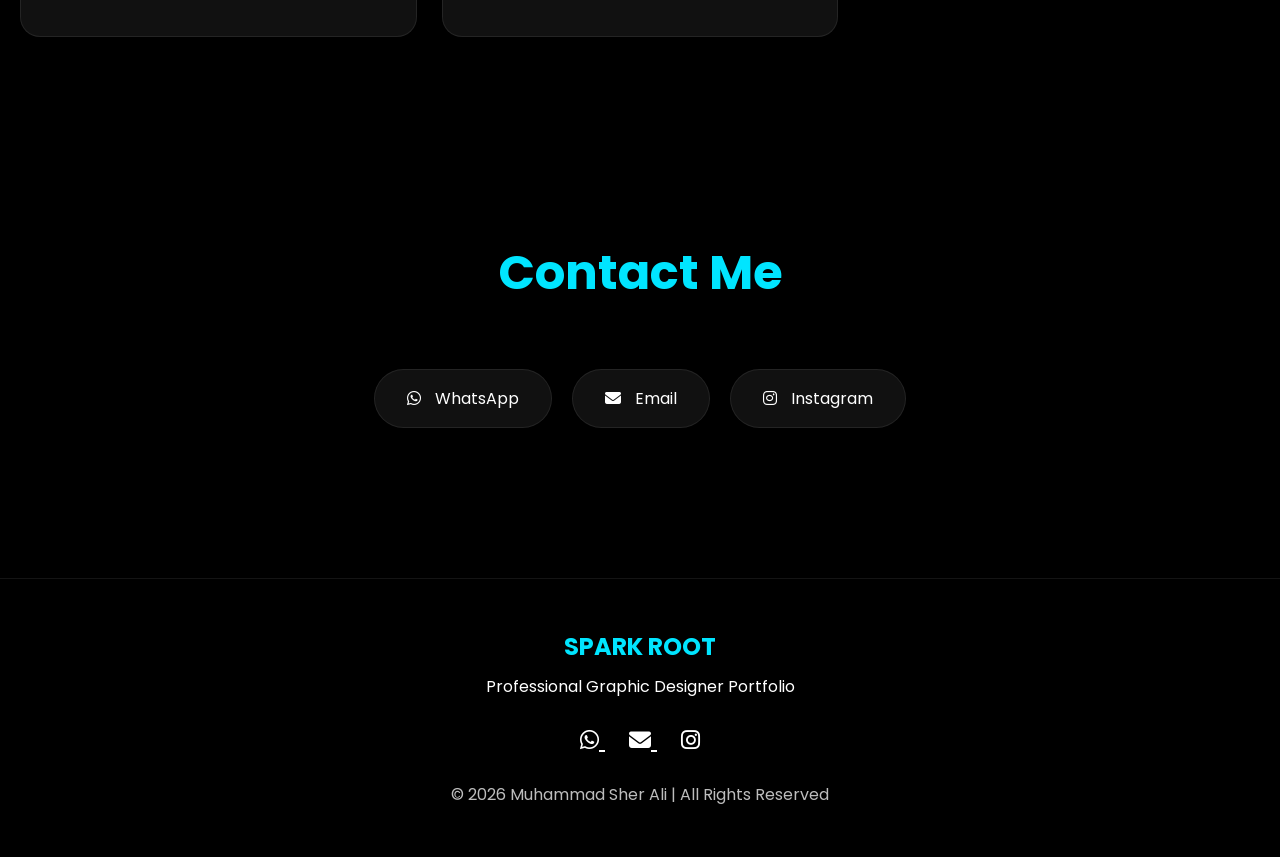
==== commit 94b66fe8: "Add files via upload" ====
--- a/index.html
+++ b/index.html
@@ -86,7 +86,7 @@
 
     <div class="hero-image mouse-follow">
 
-        <img src="card sparkroot.png"
+        <img src="sparkroot Card.png"
         alt="Muhammad Sher Ali">
 
     </div>
@@ -436,4 +436,4 @@
 <script src="script.js"></script>
 
 </body>
-</html>
+</html>
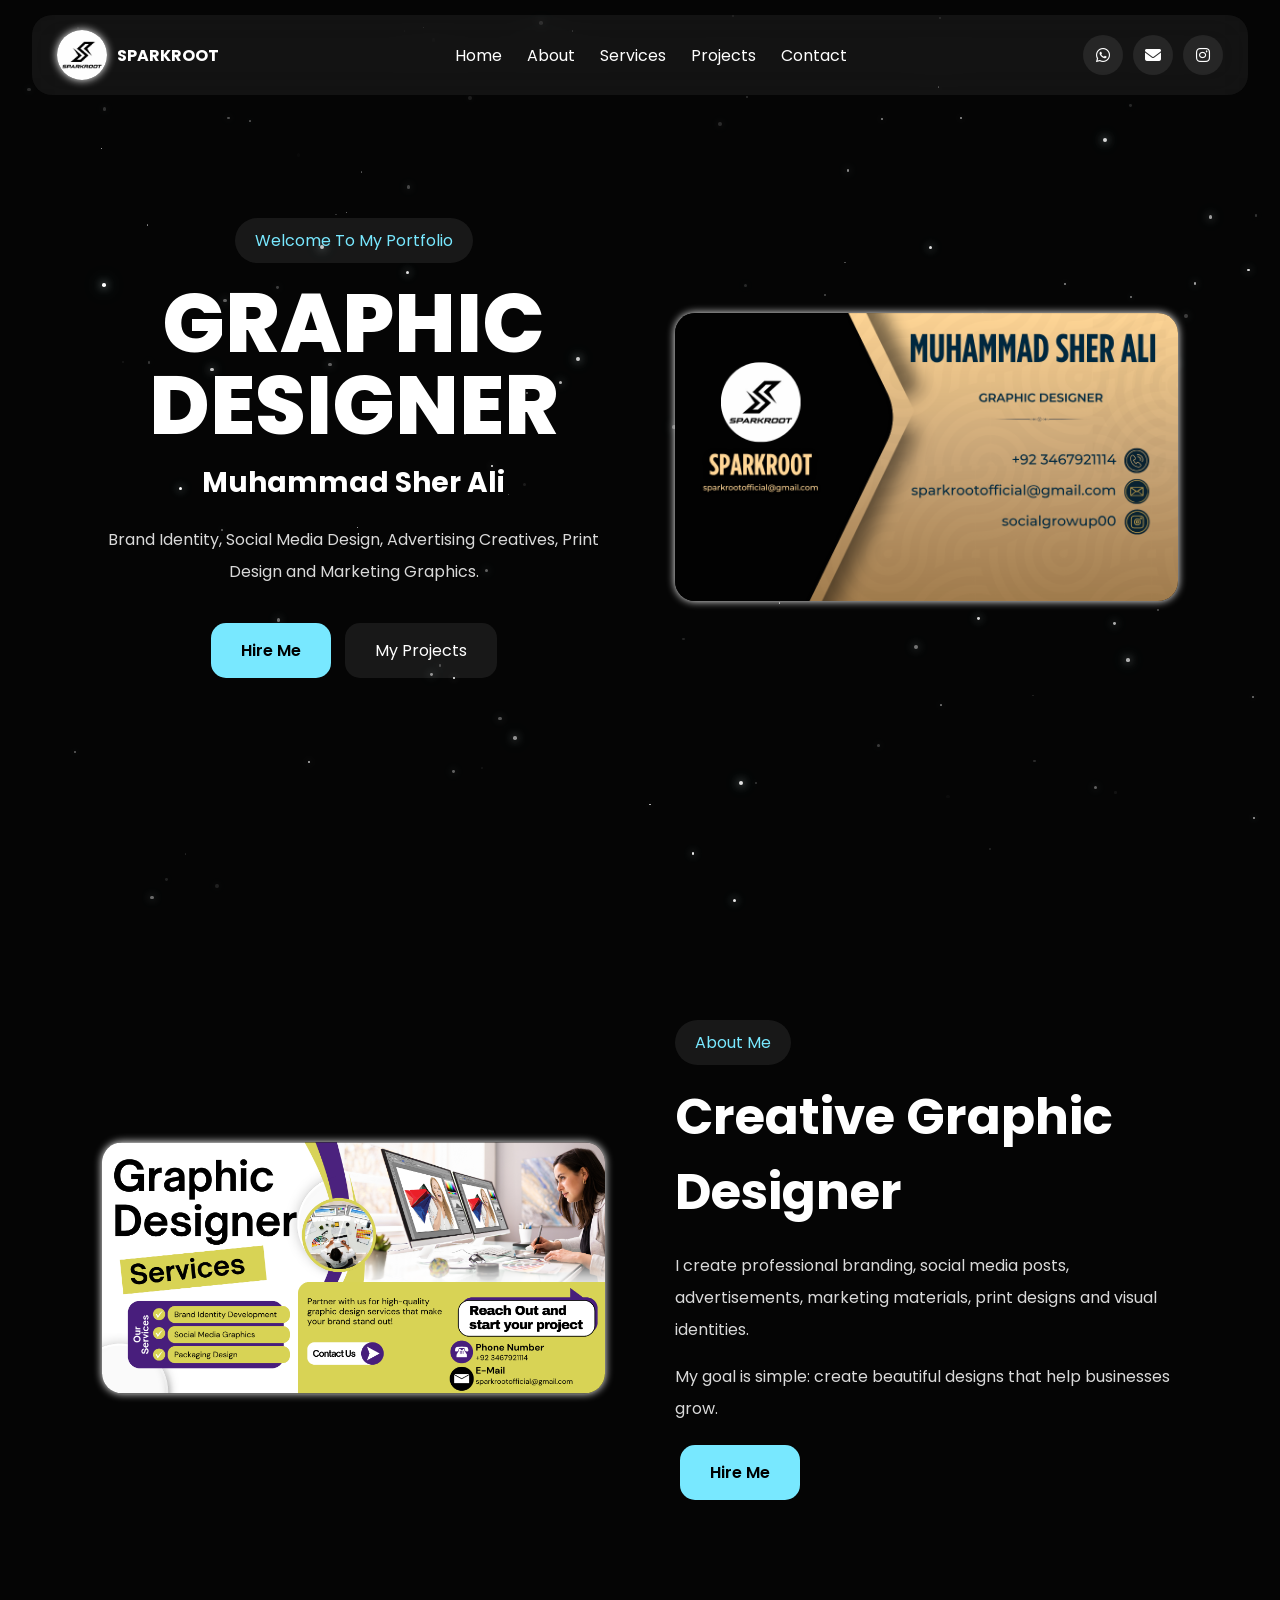
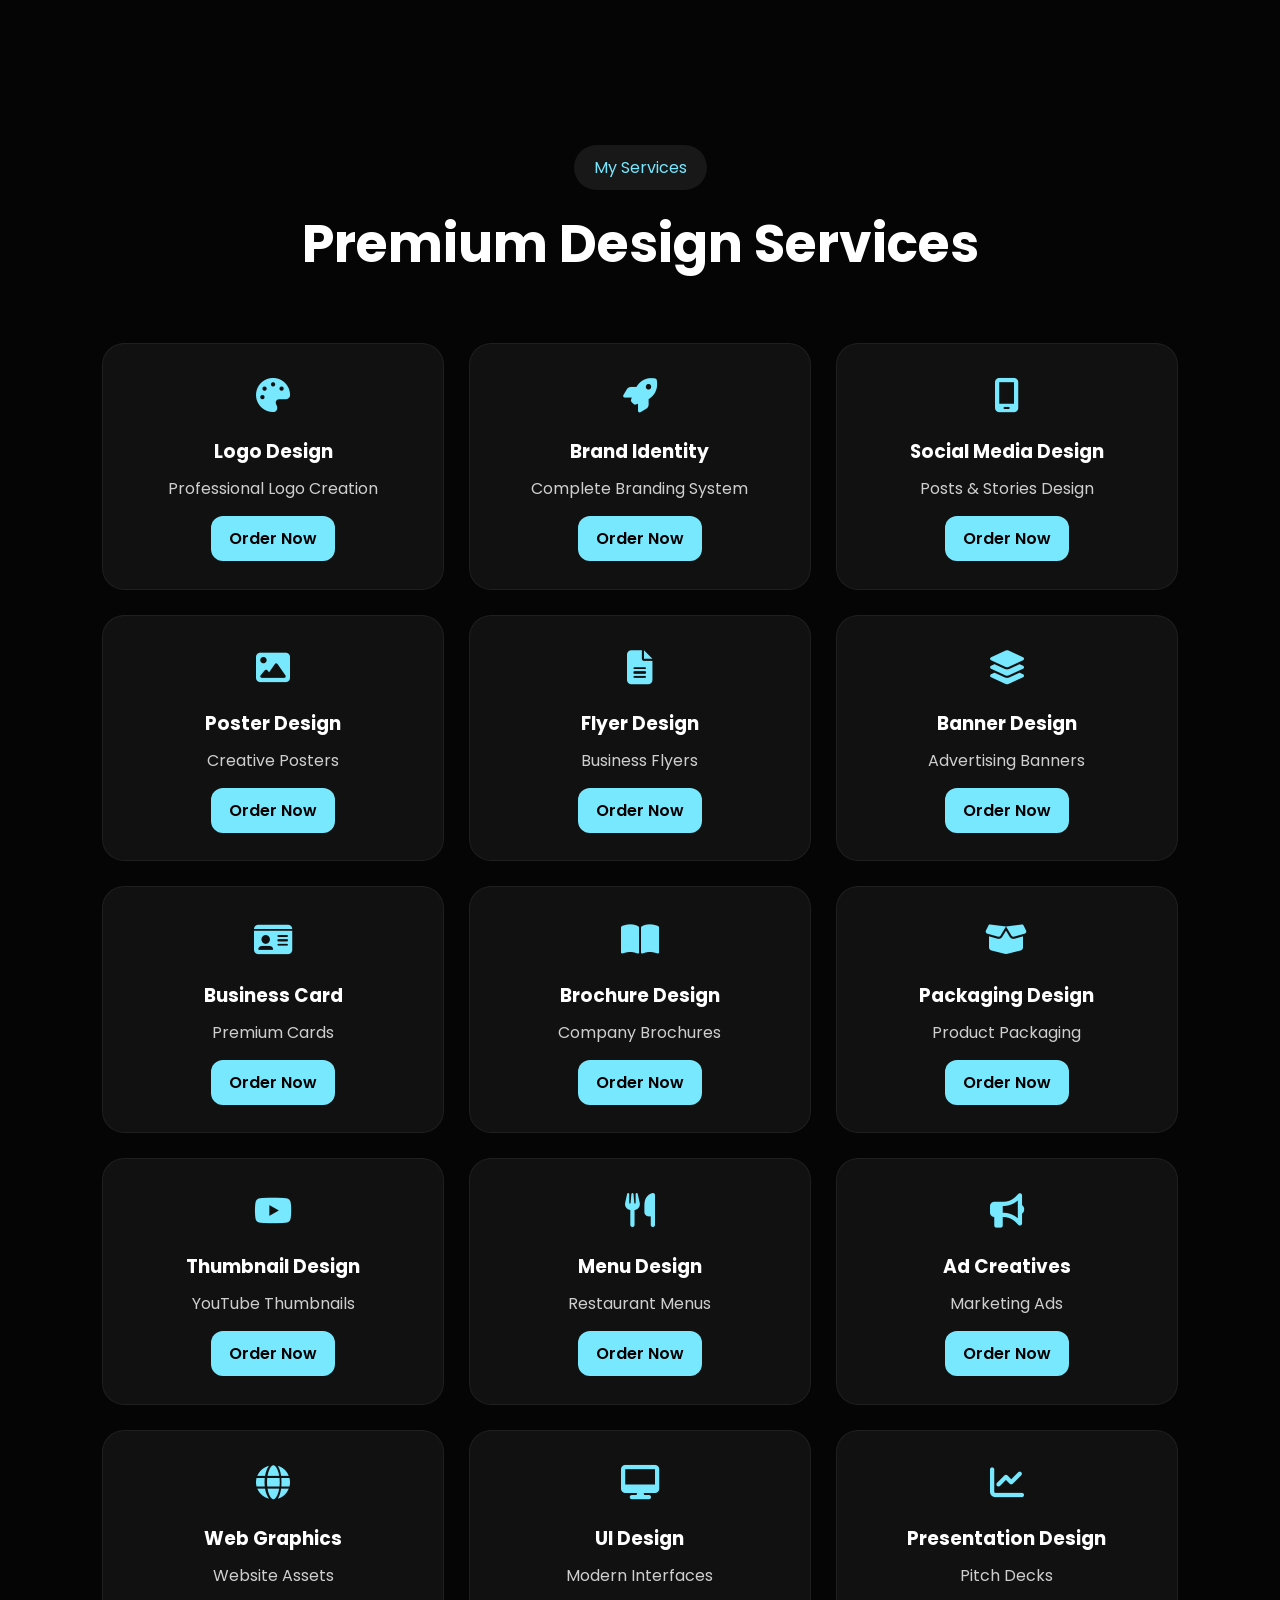
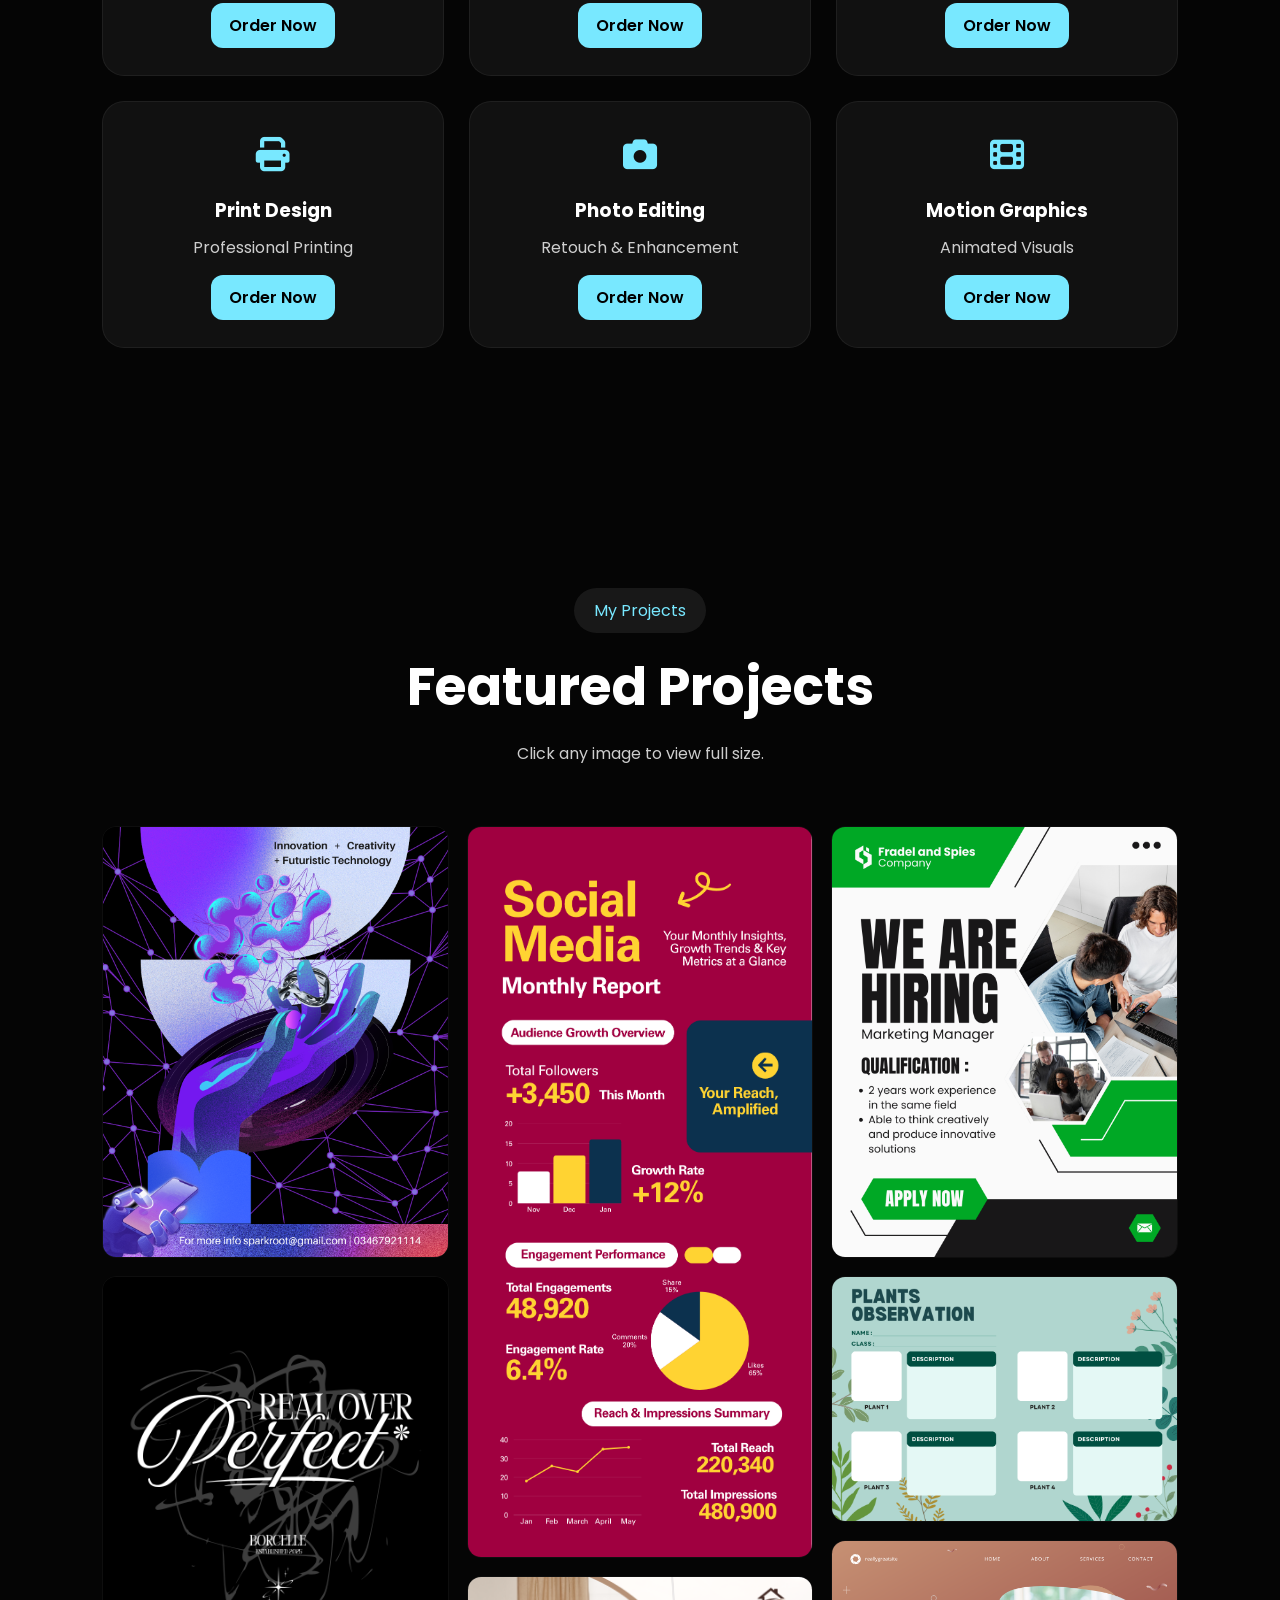
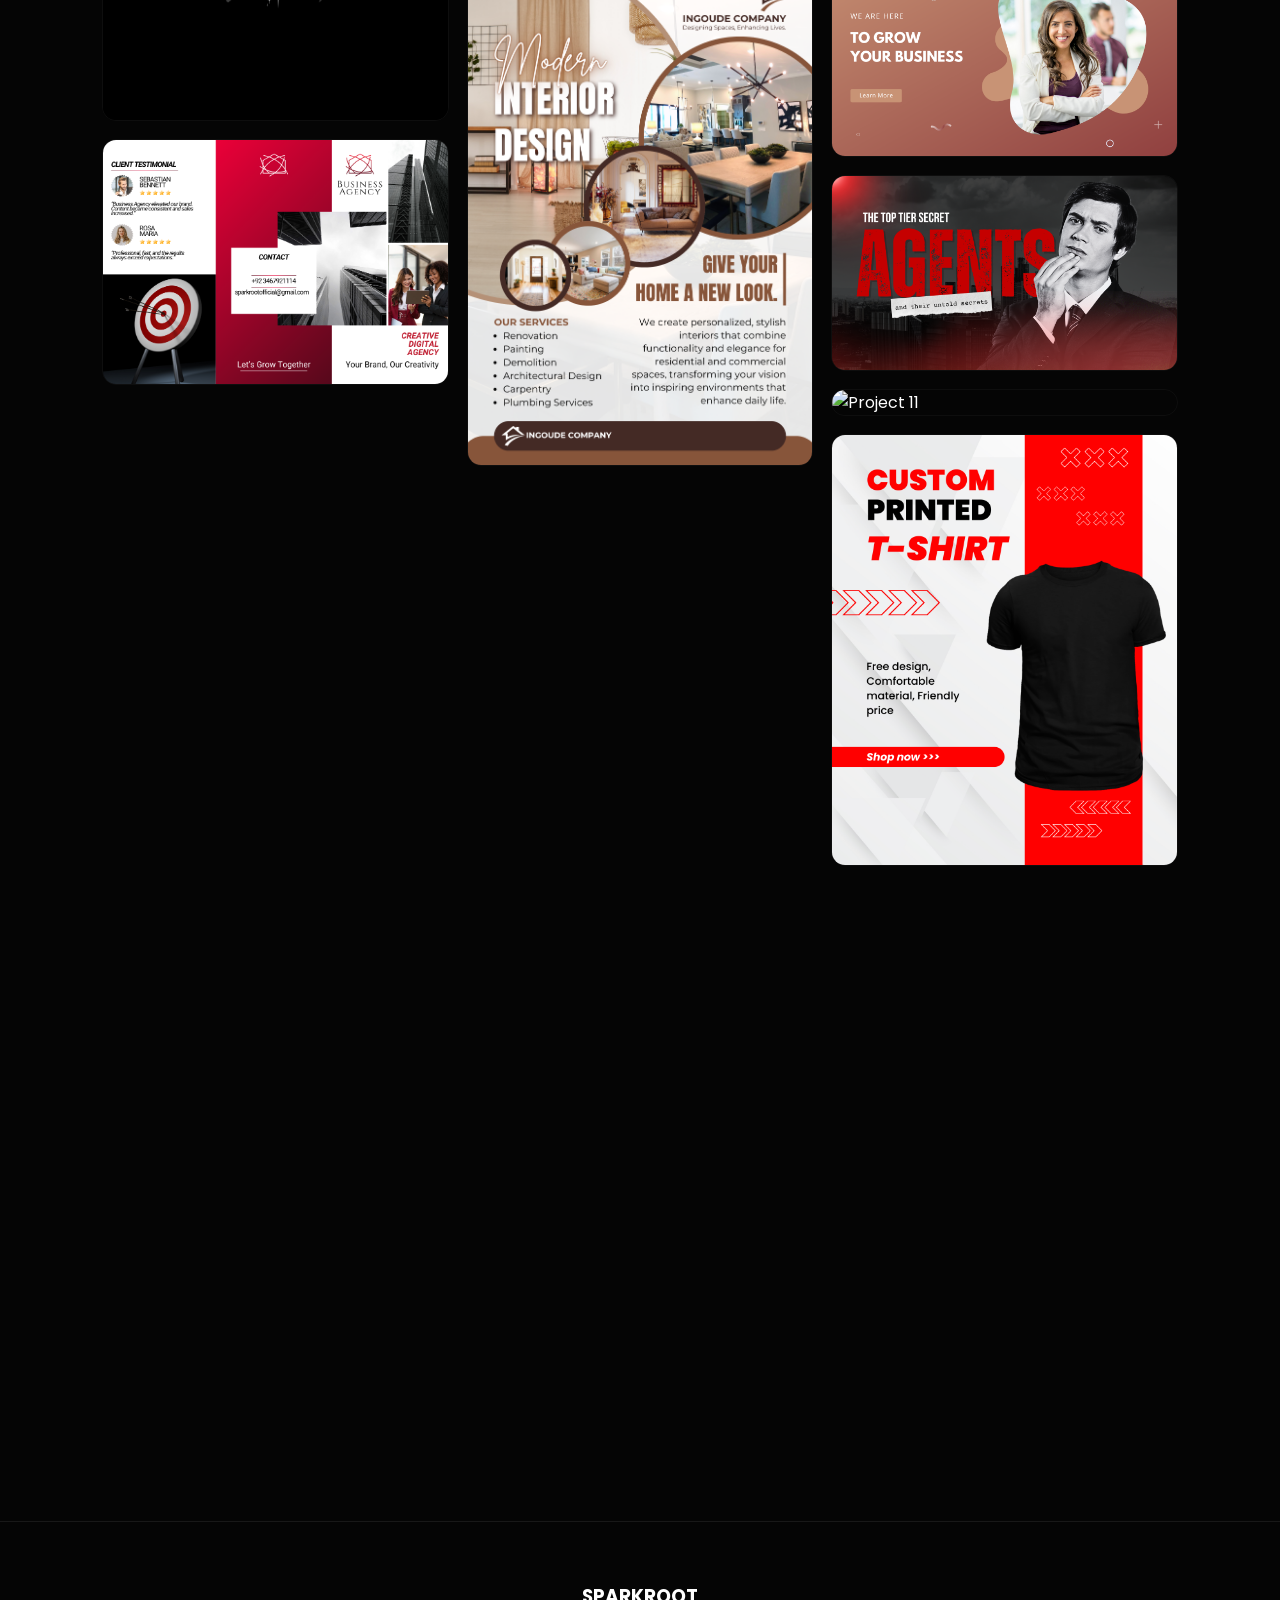
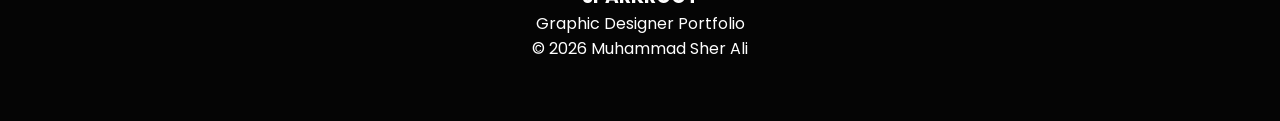
==== commit 648e3692: "Add files via upload" ====
--- a/index.html
+++ b/index.html
@@ -1,439 +1,689 @@
 <!DOCTYPE html>
 <html lang="en">
+
 <head>
-    <meta charset="UTF-8">
-    <meta name="viewport" content="width=device-width, initial-scale=1.0">
-    <title>Muhammad Sher Ali | Graphic Designer</title>
-
-    <link rel="stylesheet" href="style.css">
-
-    <link rel="stylesheet"
-    href="https://cdnjs.cloudflare.com/ajax/libs/font-awesome/6.5.2/css/all.min.css">
-
-    <link href="https://fonts.googleapis.com/css2?family=Poppins:wght@300;400;500;600;700;800&display=swap"
-    rel="stylesheet">
+
+<meta charset="UTF-8">
+
+<meta
+name="viewport"
+content="width=device-width, initial-scale=1.0">
+
+<title>
+Muhammad Sher Ali | Graphic Designer
+</title>
+
+<meta
+name="description"
+content="Professional Graphic Designer Portfolio">
+
+<link rel="preconnect"
+href="https://fonts.googleapis.com">
+
+<link rel="preconnect"
+href="https://fonts.gstatic.com"
+crossorigin>
+
+<link href="https://fonts.googleapis.com/css2?family=Poppins:wght@300;400;500;600;700;800&display=swap"
+rel="stylesheet">
+
+<link rel="stylesheet"
+href="https://cdnjs.cloudflare.com/ajax/libs/font-awesome/6.7.1/css/all.min.css">
+
+<link rel="stylesheet"
+href="style.css">
+
 </head>
 
 <body>
 
-<!-- Galaxy Background -->
-<div class="stars"></div>
-
-<!-- Navbar -->
-<header>
-    <nav class="navbar">
-
-        <div class="logo-area">
-            <img src="WhatsApp Image 2026-06-04 at 4.24.36 AM.jpeg" alt="Spark Root Logo" class="logo">
-            <h2>SPARK ROOT</h2>
-        </div>
-
-        <ul class="nav-links">
-            <li><a href="#home">Home</a></li>
-            <li><a href="#about">About</a></li>
-            <li><a href="#services">Services</a></li>
-            <li><a href="#skills">Skills</a></li>
-            <li><a href="#portfolio">Portfolio</a></li>
-            <li><a href="#reviews">Reviews</a></li>
-            <li><a href="#contact">Contact</a></li>
-        </ul>
-
-        <div class="menu-btn">
-            <i class="fas fa-bars"></i>
-        </div>
-
-    </nav>
-</header>
-
-<!-- Hero Section -->
-
-<section class="hero" id="home">
-
-    <div class="hero-content">
-
-        <span class="tag">
-            Professional Graphic Designer
-        </span>
-
-        <h1>
-            Muhammad <span>Sher Ali</span>
-        </h1>
-
-        <h3 class="typing-text">
-            Creative Graphic Designer
-        </h3>
-
-        <p>
-            Professional Graphic Designer with 3+ years of experience,
-            100+ completed projects and 100+ happy clients worldwide.
-        </p>
-
-        <div class="hero-buttons">
-
-            <a href="#about" class="btn">
-                View Profile
-            </a>
-
-            <a href="https://wa.me/923467921114"
-               class="btn btn2"
-               target="_blank">
-                Hire Me
-            </a>
-
-        </div>
-
-    </div>
-
-    <div class="hero-image mouse-follow">
-
-        <img src="sparkroot Card.png"
-        alt="Muhammad Sher Ali">
-
-    </div>
+<!-- STARS -->
+
+<div id="stars-container"></div>
+
+<!-- NAVBAR -->
+
+<nav class="navbar">
+
+<div class="logo-area">
+
+<img
+src="WhatsApp Image 2026-06-04 at 4.24.36 AM.jpeg"
+alt="Logo"
+loading="lazy">
+
+<h2>SPARKROOT</h2>
+
+</div>
+
+<ul class="nav-links">
+
+<li><a href="#home">Home</a></li>
+
+<li><a href="#about">About</a></li>
+
+<li><a href="#services">Services</a></li>
+
+<li><a href="#projects">Projects</a></li>
+
+<li><a href="#contact">Contact</a></li>
+
+</ul>
+
+<div class="nav-icons">
+
+<a
+href="https://wa.me/923467921114"
+target="_blank">
+
+<i class="fab fa-whatsapp"></i>
+
+</a>
+
+<a
+href="mailto:sparkrootofficial@gmail.com">
+
+<i class="fas fa-envelope"></i>
+
+</a>
+
+<a
+href="https://instagram.com"
+target="_blank">
+
+<i class="fab fa-instagram"></i>
+
+</a>
+
+</div>
+
+</nav>
+
+<!-- HERO -->
+
+<section
+id="home"
+class="hero">
+
+<div class="hero-content">
+
+<span class="hero-badge">
+
+Welcome To My Portfolio
+
+</span>
+
+<h1>
+
+GRAPHIC DESIGNER
+
+</h1>
+
+<h3>
+
+Muhammad Sher Ali
+
+</h3>
+
+<p>
+
+Brand Identity,
+Social Media Design,
+Advertising Creatives,
+Print Design
+and Marketing Graphics.
+
+</p>
+
+<div class="hero-buttons">
+
+<a
+href="https://wa.me/923467921114"
+class="primary-btn">
+
+Hire Me
+
+</a>
+
+<a
+href="#projects"
+class="secondary-btn">
+
+My Projects
+
+</a>
+
+</div>
+
+</div>
+
+<div class="hero-image">
+
+<img
+src="sparkroot Card.png"
+alt="Profile"
+loading="lazy">
+
+</div>
+
+</section><!-- ===================================
+ABOUT SECTION
+=================================== -->
+
+<section
+id="about"
+class="about section">
+
+<div class="about-image">
+
+<img
+src="banner 2.png"
+alt="About Me"
+loading="lazy">
+
+</div>
+
+<div class="about-content">
+
+<span class="section-badge">
+About Me
+</span>
+
+<h2>
+
+Creative Graphic Designer
+
+</h2>
+
+<p>
+
+I create professional branding,
+social media posts,
+advertisements,
+marketing materials,
+print designs
+and visual identities.
+
+</p>
+
+<p>
+
+My goal is simple:
+create beautiful designs
+that help businesses grow.
+
+</p>
+
+<a
+href="https://wa.me/923467921114?text=Hello%20I%20want%20to%20hire%20you"
+class="primary-btn">
+
+Hire Me
+
+</a>
+
+</div>
 
 </section>
 
-<!-- About Section -->
-
-<section class="about section" id="about">
-
-    <div class="about-image mouse-follow">
-
-        <img src="banner 2.png"
-        alt="About Me">
-
-    </div>
-
-    <div class="about-content">
-
-        <h2>About Me</h2>
-
-        <p>
-            I am Muhammad Sher Ali, a passionate Graphic Designer
-            helping businesses create strong visual identities.
-        </p>
-
-        <p>
-            Successfully completed 100+ projects,
-            worked with 100+ happy clients and gained
-            3+ years of professional experience.
-        </p>
-
-        <div class="stats">
-
-            <div class="stat-box">
-                <h3>100+</h3>
-                <span>Projects</span>
-            </div>
-
-            <div class="stat-box">
-                <h3>100+</h3>
-                <span>Happy Clients</span>
-            </div>
-
-            <div class="stat-box">
-                <h3>3+</h3>
-                <span>Years Experience</span>
-            </div>
-
-        </div>
-
-        <a href="https://wa.me/923467921114"
-           class="btn"
-           target="_blank">
-            Hire Me
-        </a>
-
-    </div>
-
-</section><!-- Services Section -->
-
-<section class="services section" id="services">
-
-    <h2 class="section-title">
-        My Services
-    </h2>
-
-    <div class="services-grid">
-
-        <div class="service-card"><i class="fas fa-pen-nib"></i><h3>Logo Design</h3></div>
-
-        <div class="service-card"><i class="fas fa-palette"></i><h3>Brand Identity Design</h3></div>
-
-        <div class="service-card"><i class="fas fa-image"></i><h3>Social Media Posts</h3></div>
-
-        <div class="service-card"><i class="fas fa-bullhorn"></i><h3>Advertising Banners</h3></div>
-
-        <div class="service-card"><i class="fas fa-file"></i><h3>Flyer Design</h3></div>
-
-        <div class="service-card"><i class="fas fa-book-open"></i><h3>Brochure Design</h3></div>
-
-        <div class="service-card"><i class="fas fa-id-card"></i><h3>Business Cards</h3></div>
-
-        <div class="service-card"><i class="fas fa-camera"></i><h3>YouTube Thumbnails</h3></div>
-
-        <div class="service-card"><i class="fas fa-store"></i><h3>Packaging Design</h3></div>
-
-        <div class="service-card"><i class="fas fa-box"></i><h3>Product Labels</h3></div>
-
-        <div class="service-card"><i class="fas fa-layer-group"></i><h3>Poster Design</h3></div>
-
-        <div class="service-card"><i class="fas fa-rectangle-ad"></i><h3>Web Banners</h3></div>
-
-        <div class="service-card"><i class="fas fa-pen"></i><h3>Typography Design</h3></div>
-
-        <div class="service-card"><i class="fas fa-chart-pie"></i><h3>Infographics</h3></div>
-
-        <div class="service-card"><i class="fas fa-file-lines"></i><h3>CV Design</h3></div>
-
-        <div class="service-card"><i class="fas fa-mobile-screen"></i><h3>UI Mockups</h3></div>
-
-        <div class="service-card"><i class="fas fa-briefcase"></i><h3>Corporate Branding</h3></div>
-
-        <div class="service-card"><i class="fas fa-tshirt"></i><h3>T-Shirt Design</h3></div>
-
-        <div class="service-card"><i class="fas fa-book"></i><h3>Book Cover Design</h3></div>
-
-        <div class="service-card"><i class="fas fa-print"></i><h3>Print Design</h3></div>
-
-        <div class="service-card"><i class="fas fa-wand-magic-sparkles"></i><h3>Photo Manipulation</h3></div>
-
-        <div class="service-card"><i class="fas fa-brush"></i><h3>Digital Artwork</h3></div>
-
-        <div class="service-card"><i class="fas fa-cube"></i><h3>Mockup Design</h3></div>
-
-        <div class="service-card"><i class="fas fa-star"></i><h3>Custom Graphic Solutions</h3></div>
-
-    </div>
+<!-- ===================================
+SERVICES SECTION
+=================================== -->
+
+<section
+id="services"
+class="services section">
+
+<div class="section-title">
+
+<span class="section-badge">
+
+My Services
+
+</span>
+
+<h2>
+
+Premium Design Services
+
+</h2>
+
+</div>
+
+<div class="services-grid">
+
+<!-- 1 -->
+
+<div class="service-card">
+
+<div class="service-icon">
+<i class="fas fa-palette"></i>
+</div>
+
+<h3>Logo Design</h3>
+
+<p>
+Professional Logo Creation
+</p>
+
+<a
+href="https://wa.me/923467921114?text=I%20need%20Logo%20Design"
+class="order-btn">
+
+Order Now
+
+</a>
+
+</div>
+
+<!-- 2 -->
+
+<div class="service-card">
+
+<div class="service-icon">
+<i class="fas fa-rocket"></i>
+</div>
+
+<h3>Brand Identity</h3>
+
+<p>
+Complete Branding System
+</p>
+
+<a
+href="https://wa.me/923467921114?text=I%20need%20Brand%20Identity"
+class="order-btn">
+
+Order Now
+
+</a>
+
+</div>
+
+<!-- 3 -->
+
+<div class="service-card">
+
+<div class="service-icon">
+<i class="fas fa-mobile-screen"></i>
+</div>
+
+<h3>Social Media Design</h3>
+
+<p>
+Posts & Stories Design
+</p>
+
+<a
+href="https://wa.me/923467921114?text=I%20need%20Social%20Media%20Design"
+class="order-btn">
+
+Order Now
+
+</a>
+
+</div>
+
+<!-- 4 -->
+
+<div class="service-card">
+<div class="service-icon">
+<i class="fas fa-image"></i>
+</div>
+<h3>Poster Design</h3>
+<p>Creative Posters</p>
+<a href="https://wa.me/923467921114" class="order-btn">
+Order Now
+</a>
+</div>
+
+<!-- 5 -->
+
+<div class="service-card">
+<div class="service-icon">
+<i class="fas fa-file-lines"></i>
+</div>
+<h3>Flyer Design</h3>
+<p>Business Flyers</p>
+<a href="https://wa.me/923467921114" class="order-btn">
+Order Now
+</a>
+</div>
+
+<!-- 6 -->
+
+<div class="service-card">
+<div class="service-icon">
+<i class="fas fa-layer-group"></i>
+</div>
+<h3>Banner Design</h3>
+<p>Advertising Banners</p>
+<a href="https://wa.me/923467921114" class="order-btn">
+Order Now
+</a>
+</div>
+
+<!-- 7 -->
+
+<div class="service-card">
+<div class="service-icon">
+<i class="fas fa-id-card"></i>
+</div>
+<h3>Business Card</h3>
+<p>Premium Cards</p>
+<a href="https://wa.me/923467921114" class="order-btn">
+Order Now
+</a>
+</div>
+
+<!-- 8 -->
+
+<div class="service-card">
+<div class="service-icon">
+<i class="fas fa-book-open"></i>
+</div>
+<h3>Brochure Design</h3>
+<p>Company Brochures</p>
+<a href="https://wa.me/923467921114" class="order-btn">
+Order Now
+</a>
+</div>
+
+<!-- 9 -->
+
+<div class="service-card">
+<div class="service-icon">
+<i class="fas fa-box-open"></i>
+</div>
+<h3>Packaging Design</h3>
+<p>Product Packaging</p>
+<a href="https://wa.me/923467921114" class="order-btn">
+Order Now
+</a>
+</div>
+
+<!-- 10 -->
+
+<div class="service-card">
+<div class="service-icon">
+<i class="fab fa-youtube"></i>
+</div>
+<h3>Thumbnail Design</h3>
+<p>YouTube Thumbnails</p>
+<a href="https://wa.me/923467921114" class="order-btn">
+Order Now
+</a>
+</div>
+
+<!-- 11 -->
+
+<div class="service-card">
+<div class="service-icon">
+<i class="fas fa-utensils"></i>
+</div>
+<h3>Menu Design</h3>
+<p>Restaurant Menus</p>
+<a href="https://wa.me/923467921114" class="order-btn">
+Order Now
+</a>
+</div>
+
+<!-- 12 -->
+
+<div class="service-card">
+<div class="service-icon">
+<i class="fas fa-bullhorn"></i>
+</div>
+<h3>Ad Creatives</h3>
+<p>Marketing Ads</p>
+<a href="https://wa.me/923467921114" class="order-btn">
+Order Now
+</a>
+</div>
+
+<!-- 13 -->
+
+<div class="service-card">
+<div class="service-icon">
+<i class="fas fa-globe"></i>
+</div>
+<h3>Web Graphics</h3>
+<p>Website Assets</p>
+<a href="https://wa.me/923467921114" class="order-btn">
+Order Now
+</a>
+</div>
+
+<!-- 14 -->
+
+<div class="service-card">
+<div class="service-icon">
+<i class="fas fa-desktop"></i>
+</div>
+<h3>UI Design</h3>
+<p>Modern Interfaces</p>
+<a href="https://wa.me/923467921114" class="order-btn">
+Order Now
+</a>
+</div>
+
+<!-- 15 -->
+
+<div class="service-card">
+<div class="service-icon">
+<i class="fas fa-chart-line"></i>
+</div>
+<h3>Presentation Design</h3>
+<p>Pitch Decks</p>
+<a href="https://wa.me/923467921114" class="order-btn">
+Order Now
+</a>
+</div>
+
+<!-- 16 -->
+
+<div class="service-card">
+<div class="service-icon">
+<i class="fas fa-print"></i>
+</div>
+<h3>Print Design</h3>
+<p>Professional Printing</p>
+<a href="https://wa.me/923467921114" class="order-btn">
+Order Now
+</a>
+</div>
+
+<!-- 17 -->
+
+<div class="service-card">
+<div class="service-icon">
+<i class="fas fa-camera"></i>
+</div>
+<h3>Photo Editing</h3>
+<p>Retouch & Enhancement</p>
+<a href="https://wa.me/923467921114" class="order-btn">
+Order Now
+</a>
+</div>
+
+<!-- 18 -->
+
+<div class="service-card">
+<div class="service-icon">
+<i class="fas fa-film"></i>
+</div>
+<h3>Motion Graphics</h3>
+<p>Animated Visuals</p>
+<a href="https://wa.me/923467921114" class="order-btn">
+Order Now
+</a>
+</div>
+
+</div>
+
+</section><!-- ===================================
+PROJECTS SECTION
+=================================== -->
+
+<section
+id="projects"
+class="projects section">
+
+<div class="section-title">
+
+<span class="section-badge">
+
+My Projects
+
+</span>
+
+<h2>
+
+Featured Projects
+
+</h2>
+
+<p>
+
+Click any image to view full size.
+
+</p>
+
+</div>
+
+<div class="projects-masonry">
+
+<img src="1.png" alt="Project 1" loading="lazy">
+<img src="2.png" alt="Project 2" loading="lazy">
+<img src="3.png" alt="Project 3" loading="lazy">
+<img src="4.png" alt="Project 4" loading="lazy">
+<img src="5.png" alt="Project 5" loading="lazy">
+<img src="6.png" alt="Project 6" loading="lazy">
+<img src="7.png" alt="Project 7" loading="lazy">
+<img src="8.png" alt="Project 8" loading="lazy">
+<img src="9.png" alt="Project 9" loading="lazy">
+<img src="10.png" alt="Project 10" loading="lazy">
+<img src="11.png" alt="Project 11" loading="lazy">
+<img src="12.png" alt="Project 12" loading="lazy">
+
+</div>
 
 </section>
 
-<!-- Skills Section -->
-
-<section class="skills section" id="skills">
-
-    <h2 class="section-title">
-        My Skills
-    </h2>
-
-    <div class="skills-grid">
-
-        <div class="skill-card">Adobe Photoshop</div>
-        <div class="skill-card">Adobe Illustrator</div>
-        <div class="skill-card">Adobe InDesign</div>
-        <div class="skill-card">Logo Design</div>
-        <div class="skill-card">Brand Identity</div>
-        <div class="skill-card">Typography</div>
-        <div class="skill-card">Color Theory</div>
-        <div class="skill-card">Layout Design</div>
-        <div class="skill-card">Photo Editing</div>
-        <div class="skill-card">Photo Retouching</div>
-        <div class="skill-card">Vector Illustration</div>
-        <div class="skill-card">Print Design</div>
-        <div class="skill-card">Social Media Design</div>
-        <div class="skill-card">Banner Design</div>
-        <div class="skill-card">Flyer Design</div>
-        <div class="skill-card">Poster Design</div>
-        <div class="skill-card">Brochure Design</div>
-        <div class="skill-card">Packaging Design</div>
-        <div class="skill-card">YouTube Thumbnail Design</div>
-        <div class="skill-card">Creative Thinking</div>
-        <div class="skill-card">Visual Branding</div>
-        <div class="skill-card">UI Design</div>
-        <div class="skill-card">Client Communication</div>
-        <div class="skill-card">Project Management</div>
-
-    </div>
-
-</section><!-- Portfolio Section -->
-
-<section class="portfolio section" id="portfolio">
-
-    <h2 class="section-title">
-        My Projects
-    </h2>
-
-    <div class="portfolio-grid">
-
-        <div class="portfolio-item">
-            <img src="13.png" alt="Project 1">
-        </div>
-
-        <div class="portfolio-item">
-            <img src="1.png" alt="Project 2">
-        </div>
-
-        <div class="portfolio-item">
-            <img src="2.png" alt="Project 3">
-        </div>
-
-        <div class="portfolio-item">
-            <img src="3.png" alt="Project 4">
-        </div>
-
-        <div class="portfolio-item">
-            <img src="4.png" alt="Project 5">
-        </div>
-
-        <div class="portfolio-item">
-            <img src="5.png" alt="Project 6">
-        </div>
-
-        <div class="portfolio-item">
-            <img src="6.png" alt="Project 7">
-        </div>
-
-        <div class="portfolio-item">
-            <img src="7.png" alt="Project 8">
-        </div>
-
-        <div class="portfolio-item">
-            <img src="8.png" alt="Project 9">
-        </div>
-
-        <div class="portfolio-item">
-            <img src="9.png" alt="Project 10">
-        </div>
-
-        <div class="portfolio-item">
-            <img src="10.png" alt="Project 11">
-        </div>
-
-        <div class="portfolio-item">
-            <img src="12.png" alt="Project 12">
-        </div>
-
-    </div>
+<!-- ===================================
+FULL SCREEN GALLERY
+=================================== -->
+
+<div class="lightbox">
+
+<button class="close-lightbox">
+×
+</button>
+
+<button class="prev-btn">
+❮
+</button>
+
+<img
+class="lightbox-image"
+src=""
+alt="Preview">
+
+<button class="next-btn">
+❯
+</button>
+
+</div>
+
+<!-- ===================================
+CONTACT
+=================================== -->
+
+<section
+id="contact"
+class="contact section">
+
+<div class="section-title">
+
+<span class="section-badge">
+
+Contact Me
+
+</span>
+
+<h2>
+
+Let's Work Together
+
+</h2>
+
+<p>
+
+Feel free to contact me anytime.
+
+</p>
+
+</div>
+
+<div class="contact-buttons">
+
+<a
+href="https://wa.me/923467921114"
+target="_blank"
+class="contact-btn">
+
+<i class="fab fa-whatsapp"></i>
+
+WhatsApp
+
+</a>
+
+<a
+href="mailto:sparkrootofficial@gmail.com"
+class="contact-btn">
+
+<i class="fas fa-envelope"></i>
+
+Email
+
+</a>
+
+<a
+href="https://instagram.com"
+target="_blank"
+class="contact-btn">
+
+<i class="fab fa-instagram"></i>
+
+Instagram
+
+</a>
+
+</div>
 
 </section>
 
-<!-- Client Reviews -->
-
-<section class="reviews section" id="reviews">
-
-    <h2 class="section-title">
-        Client Reviews
-    </h2>
-
-    <div class="reviews-container">
-
-        <div class="review-card">
-            <p>
-                Outstanding work and excellent communication.
-                Highly recommended.
-            </p>
-            <h4>★★★★★</h4>
-        </div>
-
-        <div class="review-card">
-            <p>
-                Professional designer with amazing creativity.
-            </p>
-            <h4>★★★★★</h4>
-        </div>
-
-        <div class="review-card">
-            <p>
-                Fast delivery and premium quality designs.
-            </p>
-            <h4>★★★★★</h4>
-        </div>
-
-        <div class="review-card">
-            <p>
-                Great experience. Will definitely work again.
-            </p>
-            <h4>★★★★★</h4>
-        </div>
-
-        <div class="review-card">
-            <p>
-                Very creative and understands requirements perfectly.
-            </p>
-            <h4>★★★★★</h4>
-        </div>
-
-    </div>
-
-</section>
-
-<!-- Contact Section -->
-
-<section class="contact section" id="contact">
-
-    <h2 class="section-title">
-        Contact Me
-    </h2>
-
-    <div class="contact-buttons">
-
-        <a href="https://wa.me/923467921114"
-           target="_blank"
-           class="contact-btn">
-
-            <i class="fab fa-whatsapp"></i>
-            WhatsApp
-
-        </a>
-
-        <a href="mailto:sparkrootofficial@gmail.com"
-           class="contact-btn">
-
-            <i class="fas fa-envelope"></i>
-            Email
-
-        </a>
-
-        <a href="https://instagram.com/socialgrowup00"
-           target="_blank"
-           class="contact-btn">
-
-            <i class="fab fa-instagram"></i>
-            Instagram
-
-        </a>
-
-    </div>
-
-</section>
-
-<!-- Footer -->
+<!-- ===================================
+FOOTER
+=================================== -->
 
 <footer>
 
-    <div class="footer-content">
-
-        <h2>SPARK ROOT</h2>
-
-        <p>
-            Professional Graphic Designer Portfolio
-        </p>
-
-        <div class="footer-social">
-
-            <a href="https://wa.me/923467921114">
-                <i class="fab fa-whatsapp"></i>
-            </a>
-
-            <a href="mailto:sparkrootofficial@gmail.com">
-                <i class="fas fa-envelope"></i>
-            </a>
-
-            <a href="https://instagram.com/socialgrowup00">
-                <i class="fab fa-instagram"></i>
-            </a>
-
-        </div>
-
-        <p class="copyright">
-            © 2026 Muhammad Sher Ali | All Rights Reserved
-        </p>
-
-    </div>
+<h3>
+SPARKROOT
+</h3>
+
+<p>
+Graphic Designer Portfolio
+</p>
+
+<p>
+© 2026 Muhammad Sher Ali
+</p>
 
 </footer>
 
-<script src="script.js"></script>
+<script src="script.js" defer></script>
 
 </body>
 </html>
--- a/style.css
+++ b/style.css
@@ -1,637 +1,630 @@
 /* ===================================
-   GLOBAL SETTINGS
-=================================== */
-
-@import url('https://fonts.googleapis.com/css2?family=Poppins:wght@300;400;500;600;700;800&display=swap');
+RESET
+=================================== */
 
 *{
-    margin:0;
-    padding:0;
-    box-sizing:border-box;
-    font-family:'Poppins',sans-serif;
-    scroll-behavior:smooth;
+margin:0;
+padding:0;
+box-sizing:border-box;
+}
+
+html{
+scroll-behavior:smooth;
 }
 
 body{
-    background:#000;
-    color:#fff;
-    overflow-x:hidden;
-    position:relative;
-}
-
-/* ===================================
-   GALAXY BACKGROUND
-=================================== */
-
-.stars{
-    position:fixed;
-    top:0;
-    left:0;
+font-family:'Poppins',sans-serif;
+background:#050505;
+color:#fff;
+overflow-x:hidden;
+}
+
+/* ===================================
+STARS
+=================================== */
+
+#stars-container{
+position:fixed;
+top:0;
+left:0;
+width:100%;
+height:100%;
+z-index:-1;
+pointer-events:none;
+}
+
+/* ===================================
+GLOBAL
+=================================== */
+
+.section{
+padding:120px 8%;
+}
+
+.section-title{
+text-align:center;
+margin-bottom:60px;
+}
+
+.section-badge{
+display:inline-block;
+padding:10px 20px;
+border-radius:50px;
+background:rgba(255,255,255,.08);
+color:#78e8ff;
+margin-bottom:15px;
+}
+
+.section-title h2{
+font-size:52px;
+margin-bottom:15px;
+}
+
+.section-title p{
+opacity:.8;
+}
+
+/* ===================================
+NAVBAR
+=================================== */
+
+.navbar{
+position:fixed;
+top:15px;
+left:50%;
+transform:translateX(-50%);
+width:95%;
+padding:15px 25px;
+display:flex;
+align-items:center;
+justify-content:space-between;
+background:rgba(255,255,255,.06);
+backdrop-filter:blur(18px);
+border-radius:20px;
+z-index:9999;
+}
+
+.logo-area{
+display:flex;
+align-items:center;
+gap:10px;
+}
+
+.logo-area img{
+width: 50px;
+height: 50px;
+border-radius: 50%;
+box-shadow: 0 0 8px rgb(255, 255, 255);
+object-fit:contain;
+}
+
+.logo-area h2{
+font-size:16px;
+}
+
+.nav-links{
+display:flex;
+gap:25px;
+list-style:none;
+}
+
+.nav-links a{
+color:white;
+text-decoration:none;
+transition:.3s;
+}
+
+.nav-links a:hover{
+color:#78e8ff;
+}
+
+.nav-icons{
+display:flex;
+gap:10px;
+}
+
+.nav-icons a{
+width:40px;
+height:40px;
+display:flex;
+align-items:center;
+justify-content:center;
+border-radius:50%;
+background:rgba(255,255,255,.08);
+color:white;
+text-decoration:none;
+}
+
+/* ===================================
+HERO
+=================================== */
+
+.hero{
+min-height:100vh;
+display:grid;
+grid-template-columns:1fr 1fr;
+gap:70px;
+align-items:center;
+padding:120px 8%;
+}
+
+.hero-content{
+text-align:center;
+}
+
+.hero-badge{
+display:inline-block;
+padding:10px 20px;
+border-radius:50px;
+background:rgba(255,255,255,.08);
+color:#78e8ff;
+margin-bottom:20px;
+}
+
+.hero-content h1{
+font-size:82px;
+font-weight:800;
+line-height:1;
+margin-bottom:15px;
+}
+
+.hero-content h3{
+font-size:28px;
+margin-bottom:20px;
+}
+
+.hero-content p{
+max-width:650px;
+margin:auto;
+line-height:2;
+opacity:.85;
+margin-bottom:30px;
+}
+
+.hero-image{
+display:flex;
+justify-content:center;
+align-items:center;
+}
+
+/*
+IMPORTANT
+
+کوئی Crop نہیں
+*/
+
+.hero-image img{
+max-width:100%;
+max-height:600px;
+width:auto;
+height:auto;
+display:block;
+object-fit:contain;
+border-radius:20px;
+box-shadow:0 0 8px rgb(255, 255, 255);
+}
+
+/* ===================================
+BUTTONS
+=================================== */
+
+.primary-btn,
+.secondary-btn{
+display:inline-block;
+padding:15px 30px;
+border-radius:15px;
+text-decoration:none;
+margin:5px;
+transition:.3s;
+transition all .3s ease-in-out;
+}
+
+.primary-btn:hover,
+.secondary-btn:hover{
+transform:translateY(-5px) scale(1.05);
+box-shadow:0 0 25px rgba(120,232,255,.15);
+}
+
+.primary-btn{
+background:#78e8ff;
+color:black;
+font-weight:600;
+}
+
+.secondary-btn{
+background:rgba(255,255,255,.08);
+color:white;
+}/* ===================================
+ABOUT
+=================================== */
+
+.about{
+display:grid;
+grid-template-columns:1fr 1fr;
+gap:70px;
+align-items:center;
+}
+
+.about-image{
+display:flex;
+justify-content:center;
+align-items:center;
+}
+
+.about-image img{
+
+max-width:100%;
+height:auto;
+
+display:block;
+
+object-fit:contain;
+border-radius:20px;
+box-shadow:0 0 8px rgb(255, 255, 255);
+
+/* کوئی crop نہیں */
+}
+
+.about-content h2{
+font-size:50px;
+margin-bottom:20px;
+}
+
+.about-content p{
+line-height:2;
+opacity:.85;
+margin-bottom:15px;
+}
+
+/* ===================================
+SERVICES
+=================================== */
+
+.services-grid{
+display:grid;
+grid-template-columns:repeat(3,1fr);
+gap:25px;
+}
+
+.service-card{
+
+background:rgba(255,255,255,.05);
+
+border:1px solid rgba(255,255,255,.06);
+
+border-radius:22px;
+
+padding: 8%;
+
+text-align:center;
+
+transition:.35s;
+}
+
+.service-card:hover{
+
+transform:translateY(-8px);
+
+box-shadow:
+0 0 25px rgba(120,232,255,.15);
+}
+
+.service-icon{
+
+font-size:34px;
+
+margin-bottom:15px;
+
+color:#78e8ff;
+}
+
+.service-card h3{
+margin-bottom:10px;
+}
+
+.service-card p{
+opacity:.8;
+margin-bottom:15px;
+}
+
+.order-btn{
+
+display:inline-block;
+
+padding:10px 18px;
+
+border-radius:12px;
+
+background:#78e8ff;
+
+color:black;
+
+font-weight:600;
+
+text-decoration:none;
+}
+
+/* ===================================
+PROJECTS
+=================================== */
+
+/*
+Masonry Layout
+
+کوئی image crop نہیں ہوگی
+*/
+
+.projects-masonry{
+
+column-count:3;
+
+column-gap:18px;
+}
+
+.projects-masonry img{
+
+width:100%;
+
+height:auto;
+
+display:block;
+
+margin-bottom:18px;
+
+border-radius:14px;
+
+/* Border بہت کم */
+
+border:1px solid rgba(255,255,255,.04);
+
+cursor:pointer;
+
+transition:.35s;
+}
+
+.projects-masonry img:hover{
+
+transform:scale(1.02);
+
+box-shadow:
+0 0 25px rgba(120,232,255,.15);
+}
+
+/* ===================================
+LIGHTBOX
+=================================== */
+
+.lightbox{
+
+position:fixed;
+
+top:0;
+left:0;
+
+width:100%;
+height:100%;
+
+background:rgba(0,0,0,.96);
+
+display:none;
+
+justify-content:center;
+align-items:center;
+
+z-index:99999;
+}
+
+.lightbox.active{
+display:flex;
+}
+
+.lightbox-image{
+
+max-width:95%;
+max-height:95%;
+
+object-fit:contain;
+
+/* crop نہیں */
+}
+
+.close-lightbox,
+.prev-btn,
+.next-btn{
+
+position:absolute;
+
+border:none;
+
+cursor:pointer;
+
+background:
+rgba(255,255,255,.1);
+
+color:white;
+
+border-radius:50%;
+}
+
+.close-lightbox{
+
+top:20px;
+right:25px;
+
+width:50px;
+height:50px;
+
+font-size:28px;
+}
+
+.prev-btn{
+
+left:20px;
+
+width:55px;
+height:55px;
+}
+
+.next-btn{
+
+right:20px;
+
+width:55px;
+height:55px;
+}
+
+/* ===================================
+CONTACT
+=================================== */
+
+.contact-buttons{
+
+display:flex;
+
+justify-content:center;
+
+gap:20px;
+
+flex-wrap:wrap;
+}
+
+.contact-btn{
+
+display:flex;
+align-items:center;
+gap:10px;
+
+padding:16px 24px;
+
+background:
+rgba(255,255,255,.08);
+
+border-radius:15px;
+
+text-decoration:none;
+
+color:white;
+
+transition all .3s ease-in-out;
+}
+
+.contact-btn:hover{
+transform:translateY(-5px) scale(1.05);
+box-shadow:0 0 25px rgb(255, 255, 255);
+}
+
+/* ===================================
+FOOTER
+=================================== */
+
+footer{
+
+padding:60px 20px;
+
+text-align:center;
+
+border-top:
+1px solid rgba(255,255,255,.08);
+}
+
+/* ===================================
+TABLET
+=================================== */
+
+@media(max-width:992px){
+
+.hero,
+.about{
+
+grid-template-columns:1fr;
+}
+
+.services-grid{
+
+grid-template-columns:
+repeat(2,1fr);
+}
+
+.projects-masonry{
+
+column-count:2;
+}
+
+.hero-content h1{
+
+font-size:60px;
+}
+
+}
+
+/* ===================================
+MOBILE
+=================================== */
+
+@media(max-width:768px){
+
+.nav-links{
+display:none;
+}
+
+.hero-content h1{
+
+font-size:40px;
+}
+
+.hero-content h3{
+
+font-size:22px;
+}
+
+.services-grid{
+
+grid-template-columns: repeat2(1fr);
+gap:15px;
+justify-items:center;
+width:100%;
+overflow-x:hidden;
+}
+services-card{
     width:100%;
-    height:100%;
-    z-index:-1;
-    pointer-events:none;
-    background:transparent;
-}
-
-.stars::before,
-.stars::after{
-    content:"";
-    position:absolute;
-    width:100%;
-    height:100%;
-    background-image:
-    radial-gradient(circle at 10% 20%, white 1px, transparent 1px),
-    radial-gradient(circle at 20% 80%, white 1px, transparent 1px),
-    radial-gradient(circle at 30% 40%, white 1px, transparent 1px),
-    radial-gradient(circle at 40% 70%, white 1px, transparent 1px),
-    radial-gradient(circle at 50% 30%, white 1px, transparent 1px),
-    radial-gradient(circle at 60% 60%, white 1px, transparent 1px),
-    radial-gradient(circle at 70% 20%, white 1px, transparent 1px),
-    radial-gradient(circle at 80% 50%, white 1px, transparent 1px),
-    radial-gradient(circle at 90% 80%, white 1px, transparent 1px);
-    animation:twinkle 4s infinite alternate;
-}
-
-.stars::after{
-    animation-duration:7s;
-    opacity:.7;
-}
-
-@keyframes twinkle{
-    0%{
-        opacity:.3;
-    }
-    100%{
-        opacity:1;
-    }
-}
-
-/* ===================================
-   NAVBAR
-=================================== */
-
-header{
-    position:fixed;
-    top:0;
-    left:0;
-    width:100%;
-    z-index:1000;
-    background:rgba(0,0,0,.75);
-    backdrop-filter:blur(12px);
-}
-
-.navbar{
-    max-width:1300px;
-    margin:auto;
-    padding:18px 20px;
-    display:flex;
-    justify-content:space-between;
-    align-items:center;
-}
-
-.logo-area{
-    display:flex;
-    align-items:center;
-    gap:12px;
-}
-
-.logo{
-    width:55px;
-    height:55px;
-    border-radius:50%;
-    object-fit:cover;
-    border:2px solid #00e5ff;
-    box-shadow:0 0 20px rgba(0,229,255,.5);
-}
-
-.logo-area h2{
-    color:#fff;
-    font-size:22px;
-}
-
-.nav-links{
-    display:flex;
-    list-style:none;
-    gap:30px;
-}
-
-.nav-links a{
-    text-decoration:none;
-    color:#fff;
-    transition:.3s;
-}
-
-.nav-links a:hover{
-    color:#00e5ff;
-}
-
-.menu-btn{
-    display:none;
-    font-size:25px;
-    cursor:pointer;
-}
-
-/* ===================================
-   HERO SECTION
-=================================== */
-
-.hero{
-    min-height:100vh;
-    max-width:1300px;
-    margin:auto;
-    padding:120px 20px 60px;
-    display:flex;
-    align-items:center;
-    justify-content:space-between;
-    gap:60px;
-}
-
-.hero-content{
-    flex:1;
-}
-
-.tag{
-    display:inline-block;
-    border:1px solid #00e5ff;
-    padding:10px 20px;
-    border-radius:50px;
-    margin-bottom:20px;
-}
-
-.hero-content h1{
-    font-size:72px;
-    line-height:1.1;
-}
-
-.hero-content h1 span{
-    color:#00e5ff;
-}
-
-.hero-content h3{
-    margin:20px 0;
-    font-size:30px;
-}
-
-.hero-content p{
-    color:#d0d0d0;
-    line-height:1.8;
-    max-width:650px;
-}
-
-.hero-buttons{
-    margin-top:30px;
-    display:flex;
-    gap:20px;
-}
-
-.btn{
-    padding:15px 35px;
-    text-decoration:none;
-    border-radius:50px;
-    background:#00e5ff;
-    color:#000;
-    font-weight:600;
-    transition:.4s;
-}
-
-.btn:hover{
-    transform:translateY(-6px);
-    box-shadow:0 0 25px #00e5ff;
-}
-
-.btn2{
-    background:transparent;
-    color:#fff;
-    border:2px solid #00e5ff;
-}
-
-.hero-image{
-    flex:1;
-    display:flex;
-    justify-content:center;
-    align-items:center;
-}
-
-.hero-image img{
-    width:100%;
-    max-width:500px;
-    border-radius:30px;
-    border:3px solid #00e5ff;
-    box-shadow:0 0 40px rgba(0,229,255,.35);
-    transition:transform .15s ease;
-}
-
-/* ===================================
-   ABOUT SECTION
-=================================== */
-
-.section{
-    max-width:1300px;
-    margin:auto;
-    padding:100px 20px;
-}
-
-.section-title{
-    text-align:center;
-    font-size:48px;
-    margin-bottom:60px;
-    color:#00e5ff;
-}
-
-.about{
-    display:grid;
-    grid-template-columns:1fr 1fr;
-    gap:60px;
-    align-items:center;
-}
-
-.about-image img{
-    width:100%;
-    border-radius:25px;
-    border:2px solid rgba(0,229,255,.3);
-    transition:transform .15s ease;
+    min-width: 0;
+    padding: 15px;
+    box-sizing: border-box;
+}
+
+/*
+Mobile پر ایک column
+
+تاکہ تصویر مکمل نظر آئے
+*/
+
+.projects-masonry{
+
+column: count 1px;
+}
+
+.contact-buttons{
+
+flex-direction:column;
+
+align-items:center;
+}
+
+.contact-btn{
+
+width:230px;
+
+justify-content:center;
 }
 
 .about-content h2{
-    margin-bottom:20px;
-}
-
-.about-content p{
-    color:#d5d5d5;
-    line-height:1.9;
-    margin-bottom:18px;
-}
-
-.stats{
-    display:flex;
-    flex-wrap:wrap;
-    gap:20px;
-    margin:30px 0;
-}
-
-.stat-box{
-    background:#111;
-    padding:20px;
-    border-radius:18px;
-    min-width:160px;
-    text-align:center;
-    border:1px solid rgba(255,255,255,.08);
-}
-
-.stat-box h3{
-    color:#00e5ff;
-    font-size:30px;
-}/* ===================================
-   SERVICES SECTION
-=================================== */
-
-.services-grid{
-    display:grid;
-    grid-template-columns:repeat(auto-fit,minmax(250px,1fr));
-    gap:25px;
-}
-
-.service-card{
-    background:#111;
-    padding:35px 25px;
-    border-radius:20px;
-    text-align:center;
-    transition:.4s ease;
-    border:1px solid rgba(255,255,255,.08);
-}
-
-.service-card:hover{
-    transform:translateY(-10px);
-    box-shadow:0 0 30px rgba(0,229,255,.25);
-    border-color:#00e5ff;
-}
-
-.service-card i{
-    font-size:40px;
-    color:#00e5ff;
-    margin-bottom:15px;
-}
-
-.service-card h3{
-    font-size:18px;
-}
-
-/* ===================================
-   SKILLS SECTION
-=================================== */
-
-.skills-grid{
-    display:grid;
-    grid-template-columns:repeat(auto-fit,minmax(220px,1fr));
-    gap:20px;
-}
-
-.skill-card{
-    background:#111;
-    padding:20px;
-    text-align:center;
-    border-radius:15px;
-    transition:.3s;
-    border:1px solid rgba(255,255,255,.08);
-}
-
-.skill-card:hover{
-    transform:scale(1.05);
-    box-shadow:0 0 20px rgba(0,229,255,.3);
-}
-
-/* ===================================
-   PORTFOLIO SECTION
-=================================== */
-
-.portfolio-grid{
-    columns:3 300px;
-    column-gap:20px;
-}
-
-.portfolio-item{
-    margin-bottom:20px;
-    break-inside:avoid;
-    overflow:hidden;
-    border-radius:20px;
-}
-
-.portfolio-item img{
-    width:100%;
-    height:auto;
-    display:block;
-    border-radius:20px;
-    transition:.4s ease;
-}
-
-.portfolio-item:hover img{
-    transform:scale(1.04);
-}
-
-/* ===================================
-   REVIEWS SECTION
-=================================== */
-
-.reviews-container{
-    display:grid;
-    grid-template-columns:repeat(auto-fit,minmax(300px,1fr));
-    gap:25px;
-}
-
-.review-card{
-    background:#111;
-    padding:30px;
-    border-radius:20px;
-    border:1px solid rgba(255,255,255,.08);
-    transition:.4s;
-}
-
-.review-card:hover{
-    transform:translateY(-8px);
-    box-shadow:0 0 25px rgba(0,229,255,.25);
-}
-
-.review-card p{
-    line-height:1.8;
-    color:#d6d6d6;
-}
-
-.review-card h4{
-    margin-top:15px;
-    color:gold;
-}
-
-/* ===================================
-   CONTACT SECTION
-=================================== */
-
-.contact-buttons{
-    display:flex;
-    justify-content:center;
-    gap:20px;
-    flex-wrap:wrap;
-}
-
-.contact-btn{
-    text-decoration:none;
-    color:#fff;
-    background:#111;
-    padding:16px 32px;
-    border-radius:50px;
-    transition:.4s;
-    border:1px solid rgba(255,255,255,.08);
-}
-
-.contact-btn:hover{
-    background:#00e5ff;
-    color:#000;
-    transform:translateY(-5px);
-}
-
-.contact-btn i{
-    margin-right:10px;
-}
-
-/* ===================================
-   FOOTER
-=================================== */
-
-footer{
-    margin-top:50px;
-    border-top:1px solid rgba(255,255,255,.08);
-}
-
-.footer-content{
-    max-width:1300px;
-    margin:auto;
-    padding:50px 20px;
-    text-align:center;
-}
-
-.footer-content h2{
-    color:#00e5ff;
-    margin-bottom:10px;
-}
-
-.footer-social{
-    margin:25px 0;
-}
-
-.footer-social a{
-    color:#fff;
-    font-size:22px;
-    margin:0 12px;
-    transition:.3s;
-}
-
-.footer-social a:hover{
-    color:#00e5ff;
-}
-
-.copyright{
-    color:#bdbdbd;
-}
-
-/* ===================================
-   SCROLL ANIMATION
-=================================== */
-
-.hidden{
-    opacity:0;
-    transform:translateY(60px);
-    transition:all .8s ease;
-}
-
-.show{
-    opacity:1;
-    transform:translateY(0);
-}
-
-/* ===================================
-   ACTIVE NAV LINK
-=================================== */
-
-.active-link{
-    color:#00e5ff !important;
-}
-
-/* ===================================
-   LIGHTBOX
-=================================== */
-
-#lightbox{
-    position:fixed;
-    inset:0;
-    background:rgba(0,0,0,.95);
-    display:none;
-    justify-content:center;
-    align-items:center;
-    z-index:9999;
-}
-
-#lightbox.active{
-    display:flex;
-}
-
-#lightbox img{
-    max-width:90%;
-    max-height:90%;
-    border-radius:20px;
-}
-
-/* ===================================
-   MOBILE MENU
-=================================== */
-
-.nav-links.active{
-    display:flex;
-    position:absolute;
-    top:85px;
-    right:20px;
-    flex-direction:column;
-    background:#111;
-    padding:20px;
-    border-radius:15px;
-    width:220px;
-}
-
-/* ===================================
-   RESPONSIVE DESIGN
-=================================== */
-
-@media(max-width:991px){
-
-    .hero{
-        flex-direction:column;
-        text-align:center;
-    }
-
-    .about{
-        grid-template-columns:1fr;
-    }
-
-    .hero-content h1{
-        font-size:55px;
-    }
-
-    .nav-links{
-        display:none;
-    }
-
-    .menu-btn{
-        display:block;
-    }
-
-}
-
-@media(max-width:768px){
-
-    .hero-content h1{
-        font-size:45px;
-    }
-
-    .hero-content h3{
-        font-size:24px;
-    }
-
-    .section-title{
-        font-size:38px;
-    }
-
-    .portfolio-grid{
-        columns:1;
-    }
-
-}
-
-@media(max-width:480px){
-
-    .hero{
-        padding-top:110px;
-    }
-
-    .hero-buttons{
-        flex-direction:column;
-    }
-
-    .btn{
-        width:100%;
-        text-align:center;
-    }
-
-    .contact-btn{
-        width:100%;
-        text-align:center;
-    }
-
-    .hero-content h1{
-        font-size:36px;
-    }
-
-}
-
-/* ===================================
-   FLOATING ANIMATION
-=================================== */
-
-@keyframes floating{
-
-    0%{
-        transform:translateY(0px);
-    }
-
-    50%{
-        transform:translateY(-10px);
-    }
-
-    100%{
-        transform:translateY(0px);
-    }
-
-}
-
-.hero-image img,
-.about-image img{
-    animation:floating 5s ease-in-out infinite;
+
+font-size:36px;
+}
+
+.section-title h2{
+
+font-size:34px;
+}
+
 }
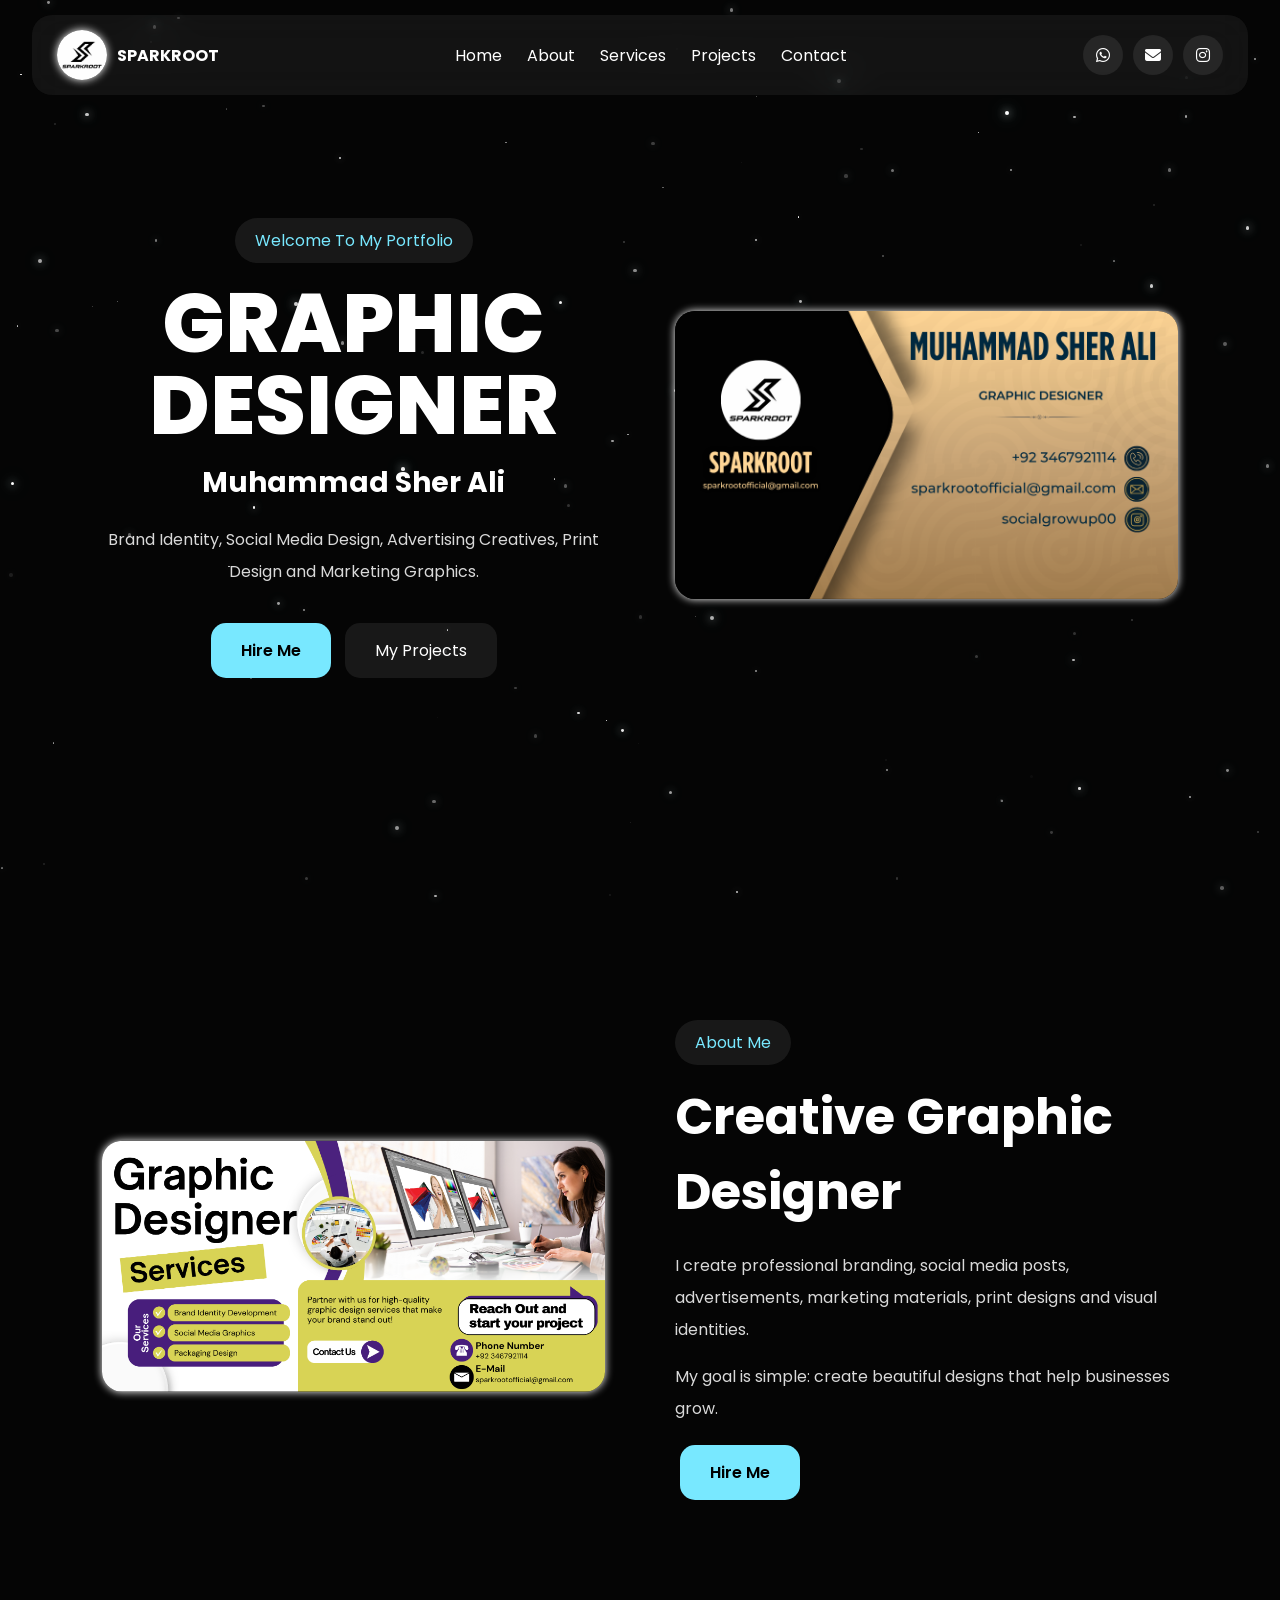
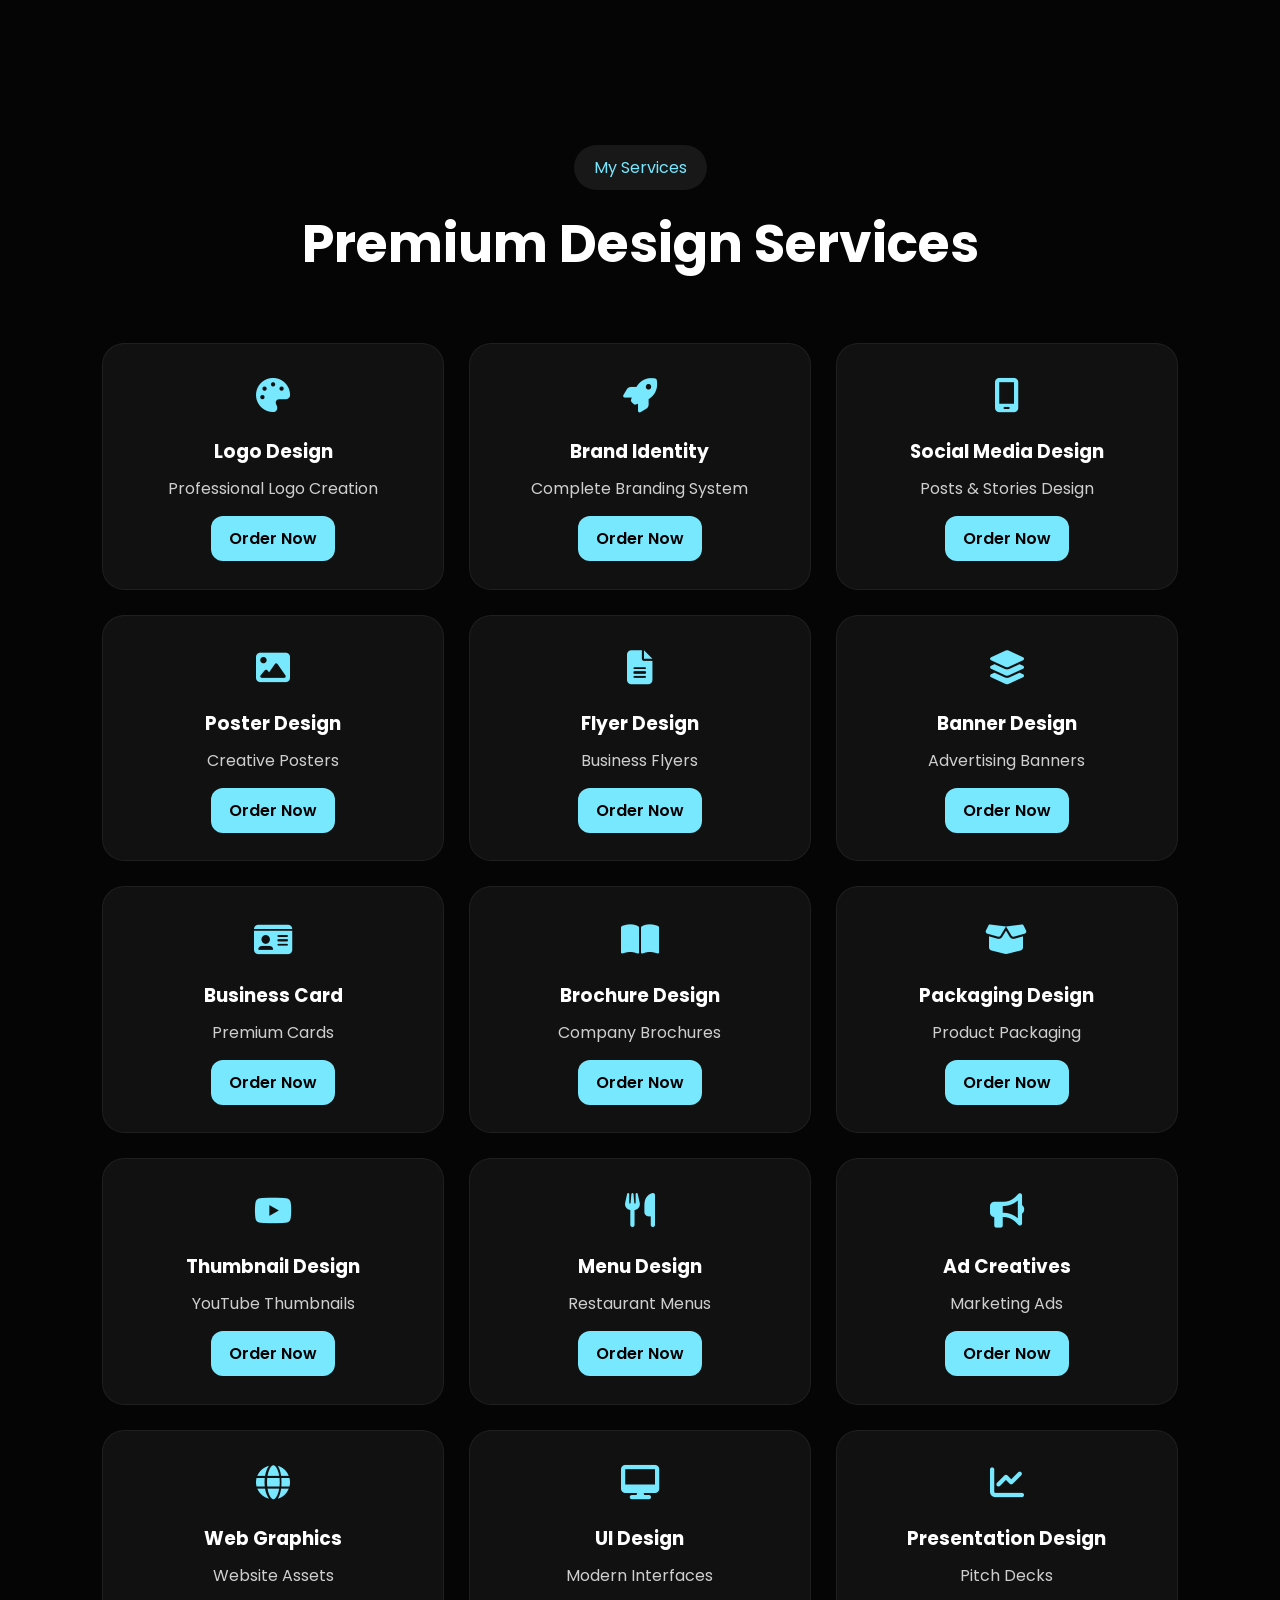
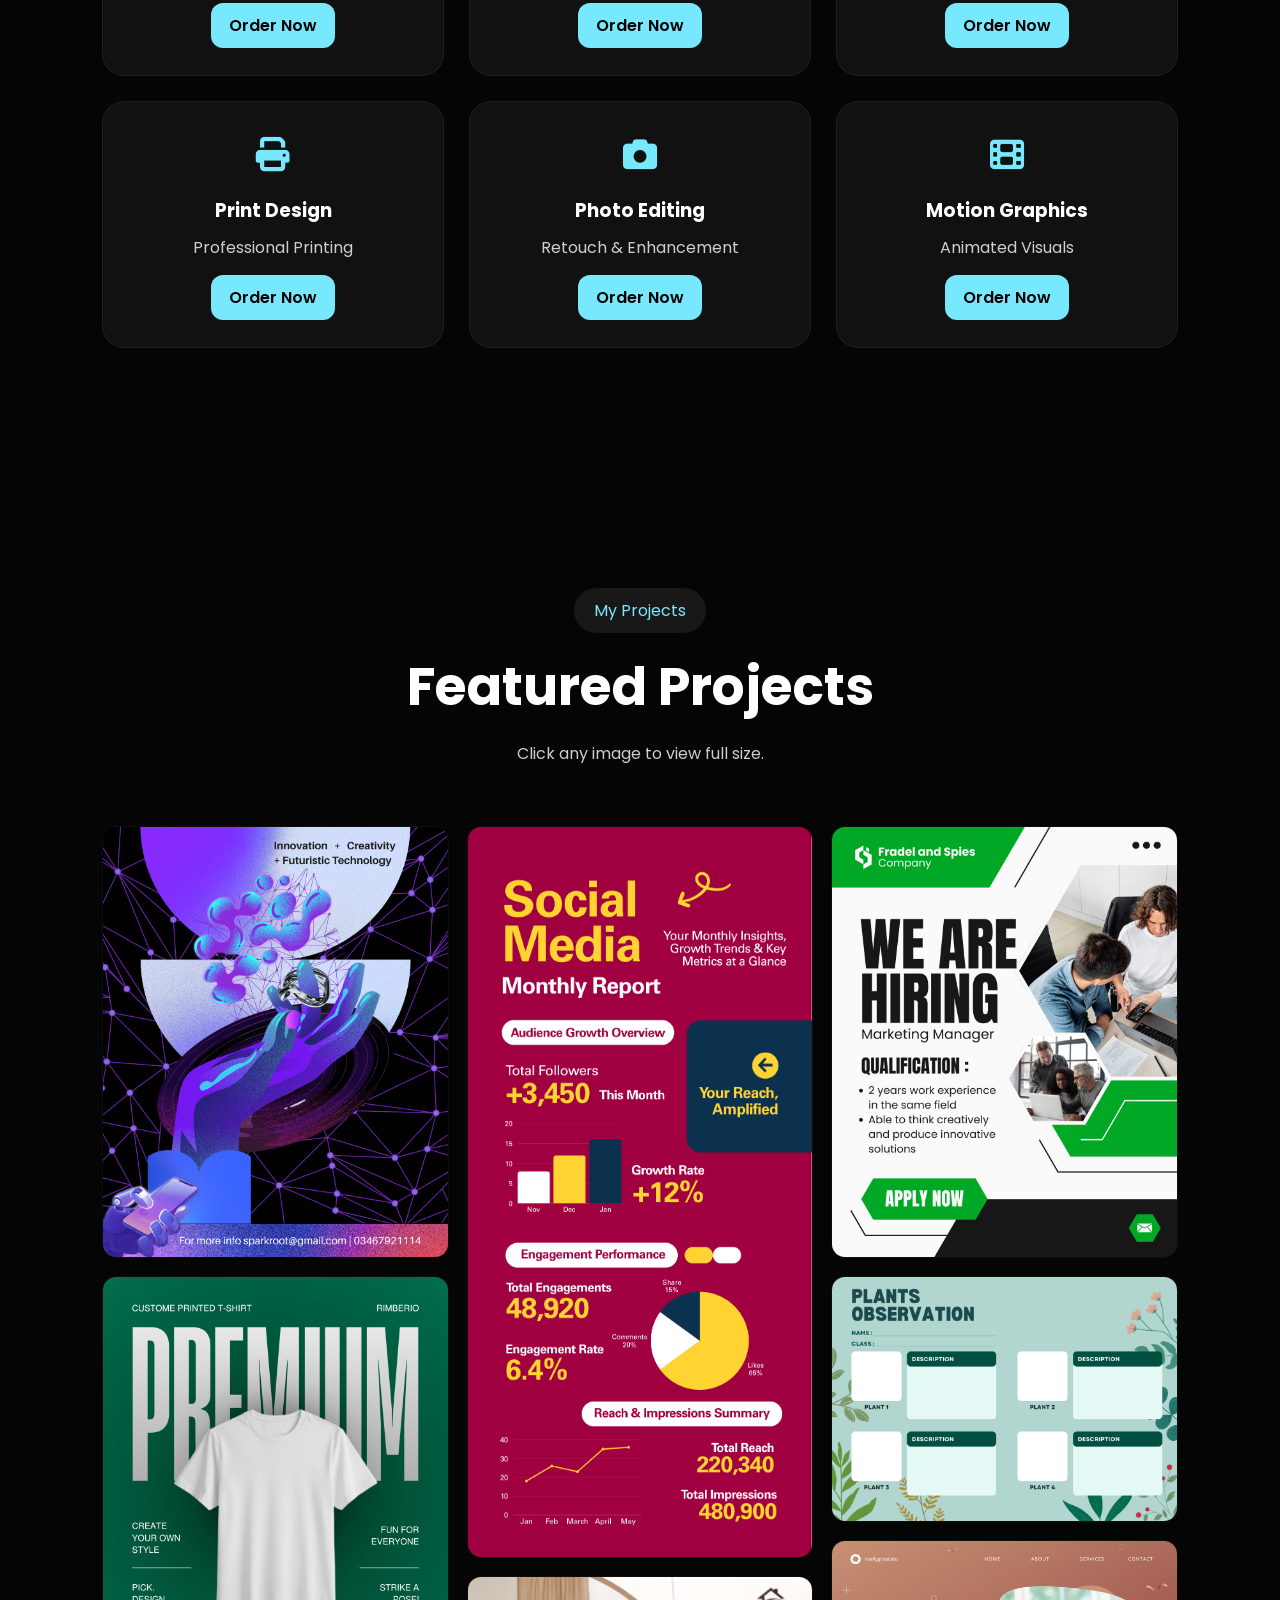
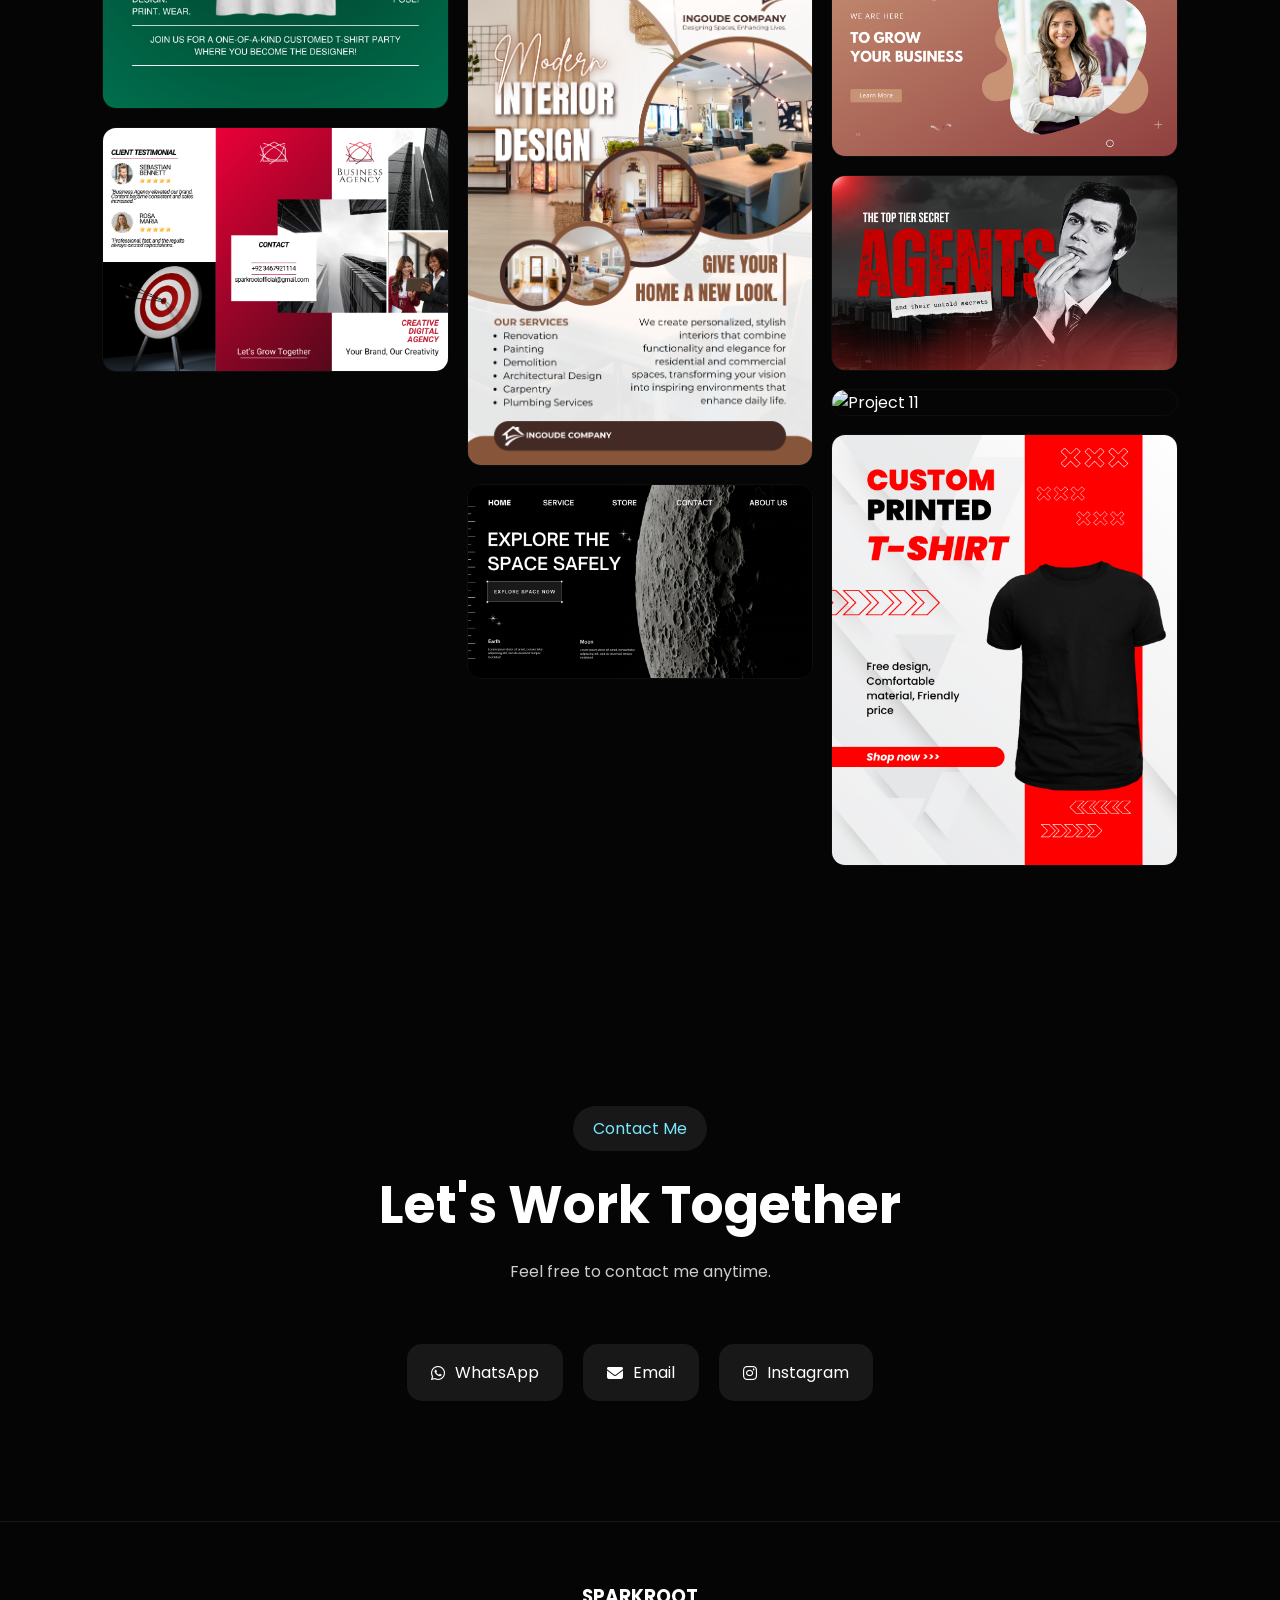
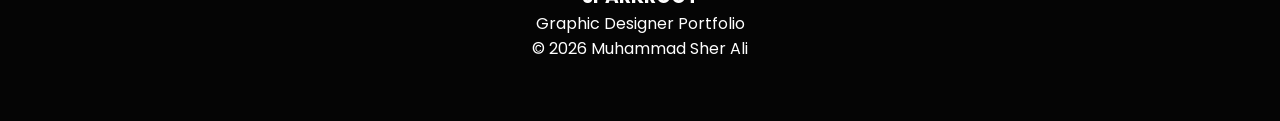
==== commit 35c64866: "Add files via upload" ====
--- a/index.html
+++ b/index.html
@@ -267,7 +267,7 @@
 </p>
 
 <a
-href="https://wa.me/923467921114?text=I%20need%20Logo%20Design"
+href="https://wa.me/923467921114?text=Hello! I%20need%20a Logo%20Design please share your pricing and delivery time"
 class="order-btn">
 
 Order Now
@@ -291,7 +291,7 @@
 </p>
 
 <a
-href="https://wa.me/923467921114?text=I%20need%20Brand%20Identity"
+href="https://wa.me/923467921114?text=Hello! I%20need%20a compelet Brand%20Identity package please share your pricing and delivery time"
 class="order-btn">
 
 Order Now
@@ -315,7 +315,7 @@
 </p>
 
 <a
-href="https://wa.me/923467921114?text=I%20need%20Social%20Media%20Design"
+href="https://wa.me/923467921114?text=Hello! I%20need a%20Social%20Media post and story%20Design please share your pricing and delivery time"
 class="order-btn">
 
 Order Now
@@ -332,7 +332,7 @@
 </div>
 <h3>Poster Design</h3>
 <p>Creative Posters</p>
-<a href="https://wa.me/923467921114" class="order-btn">
+<a href="https://wa.me/923467921114?text=Hello! I%20need%20a poster%20%20Design please share your pricing and delivery time" class="order-btn">
 Order Now
 </a>
 </div>
@@ -345,7 +345,7 @@
 </div>
 <h3>Flyer Design</h3>
 <p>Business Flyers</p>
-<a href="https://wa.me/923467921114" class="order-btn">
+<a href="https://wa.me/923467921114?text=Hello! I%20need%20a clean flyer%20%20Design please share your pricing and delivery time" class="order-btn">
 Order Now
 </a>
 </div>
@@ -358,7 +358,7 @@
 </div>
 <h3>Banner Design</h3>
 <p>Advertising Banners</p>
-<a href="https://wa.me/923467921114" class="order-btn">
+<a href="https://wa.me/923467921114?text=Hello! I%20need%20a banner%20%20Design please show me you priceing and delevery time" class="order-btn">
 Order Now
 </a>
 </div>
@@ -371,7 +371,7 @@
 </div>
 <h3>Business Card</h3>
 <p>Premium Cards</p>
-<a href="https://wa.me/923467921114" class="order-btn">
+<a href="https://wa.me/923467921114?text=Hello! I%20need%20a professional%20Busines Card%20Design please share your priceing and time" class="order-btn">
 Order Now
 </a>
 </div>
@@ -384,7 +384,7 @@
 </div>
 <h3>Brochure Design</h3>
 <p>Company Brochures</p>
-<a href="https://wa.me/923467921114" class="order-btn">
+<a href="https://wa.me/923467921114?text=Hello! I%20need%20a brochure%20%20Design please share your pricing and delivery time" class="order-btn">
 Order Now
 </a>
 </div>
@@ -397,7 +397,7 @@
 </div>
 <h3>Packaging Design</h3>
 <p>Product Packaging</p>
-<a href="https://wa.me/923467921114" class="order-btn">
+<a href="https://wa.me/923467921114?text=I%20need%20packaging%20%20Design please share your priceing and develry time" class="order-btn">
 Order Now
 </a>
 </div>
@@ -410,7 +410,7 @@
 </div>
 <h3>Thumbnail Design</h3>
 <p>YouTube Thumbnails</p>
-<a href="https://wa.me/923467921114" class="order-btn">
+<a href="https://wa.me/923467921114?text=Hello! I%20need%20a thumbnail%20%20Design please share your pricing and delivery time" class="order-btn">
 Order Now
 </a>
 </div>
@@ -423,7 +423,7 @@
 </div>
 <h3>Menu Design</h3>
 <p>Restaurant Menus</p>
-<a href="https://wa.me/923467921114" class="order-btn">
+<a href="https://wa.me/923467921114?text=Hello! I%20need%20a menu%20%20Design please share your pricing and delivery time" class="order-btn">
 Order Now
 </a>
 </div>
@@ -436,7 +436,7 @@
 </div>
 <h3>Ad Creatives</h3>
 <p>Marketing Ads</p>
-<a href="https://wa.me/923467921114" class="order-btn">
+<a href="https://wa.me/923467921114?text=Hello! I%20need%20ad%20creatives%20for%20my%20campaign please share your pricing and delivery time" class="order-btn">
 Order Now
 </a>
 </div>
@@ -449,7 +449,7 @@
 </div>
 <h3>Web Graphics</h3>
 <p>Website Assets</p>
-<a href="https://wa.me/923467921114" class="order-btn">
+<a href="https://wa.me/923467921114?text=Hello! I%20need%20Web%20 custom web Graphics please share your pricing and delivery time" class="order-btn">
 Order Now
 </a>
 </div>
@@ -462,7 +462,7 @@
 </div>
 <h3>UI Design</h3>
 <p>Modern Interfaces</p>
-<a href="https://wa.me/923467921114" class="order-btn">
+<a href="https://wa.me/923467921114?text=Hello! I%20need%20UI%20Design please share your pricing and delivery time" class="order-btn">
 Order Now
 </a>
 </div>
@@ -475,7 +475,7 @@
 </div>
 <h3>Presentation Design</h3>
 <p>Pitch Decks</p>
-<a href="https://wa.me/923467921114" class="order-btn">
+<a href="https://wa.me/923467921114?text=Hello! I%20need%20proficional presentation%20%20Design please share you priceing and delevery time" class="order-btn">
 Order Now
 </a>
 </div>
@@ -488,7 +488,7 @@
 </div>
 <h3>Print Design</h3>
 <p>Professional Printing</p>
-<a href="https://wa.me/923467921114" class="order-btn">
+<a href="https://wa.me/923467921114?text=Hello! I%20need%20a print%20%20Design please share your pricing and delivery time" class="order-btn">
 Order Now
 </a>
 </div>
@@ -501,7 +501,7 @@
 </div>
 <h3>Photo Editing</h3>
 <p>Retouch & Enhancement</p>
-<a href="https://wa.me/923467921114" class="order-btn">
+<a href="https://wa.me/923467921114?text=Hello! I%20need%20photo%20editing%20services please share your pricing and delivery time" class="order-btn">
 Order Now
 </a>
 </div>
@@ -514,7 +514,7 @@
 </div>
 <h3>Motion Graphics</h3>
 <p>Animated Visuals</p>
-<a href="https://wa.me/923467921114" class="order-btn">
+<a href="https://wa.me/923467921114?text=Hello! I%20need%20motion%20graphics%20services please share your pricing and delivery time" class="order-btn">
 Order Now
 </a>
 </div>
@@ -554,7 +554,7 @@
 <div class="projects-masonry">
 
 <img src="1.png" alt="Project 1" loading="lazy">
-<img src="2.png" alt="Project 2" loading="lazy">
+<img src="13.png" alt="Project 2" loading="lazy">
 <img src="3.png" alt="Project 3" loading="lazy">
 <img src="4.png" alt="Project 4" loading="lazy">
 <img src="5.png" alt="Project 5" loading="lazy">
